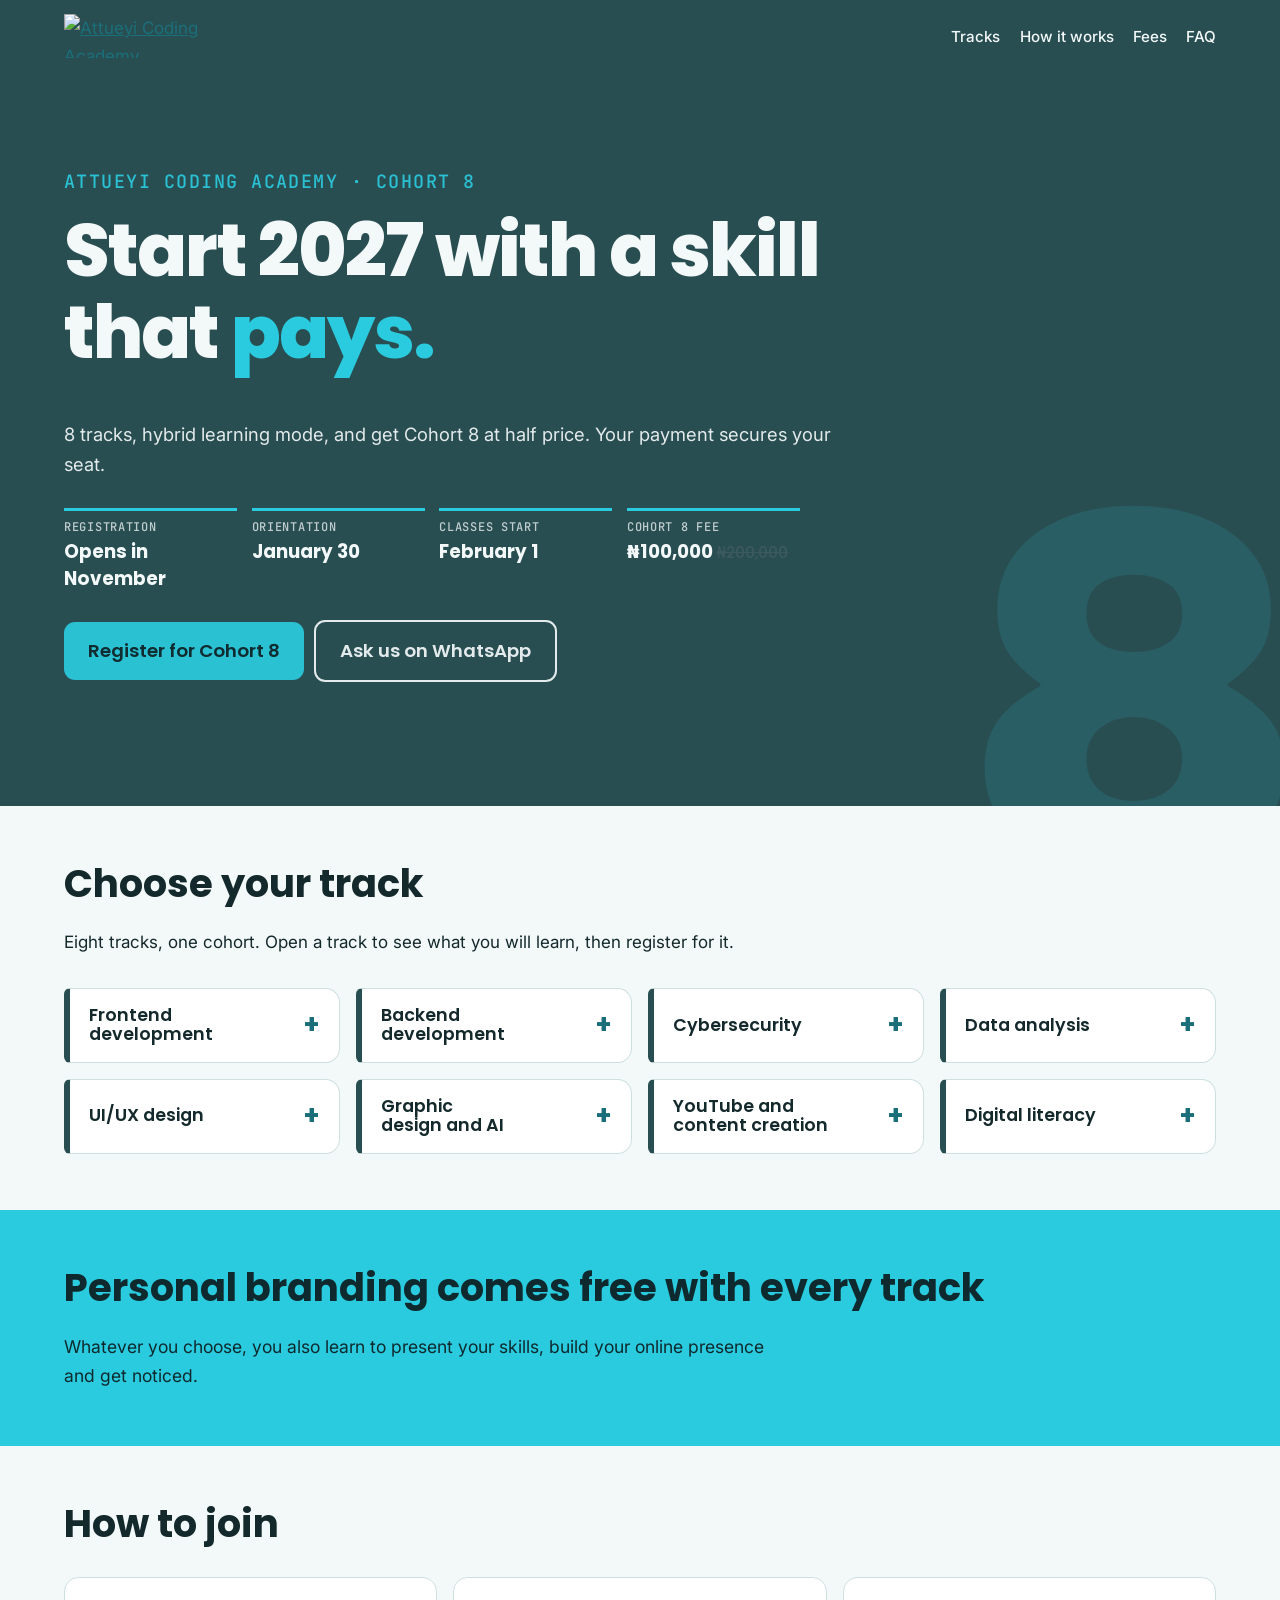
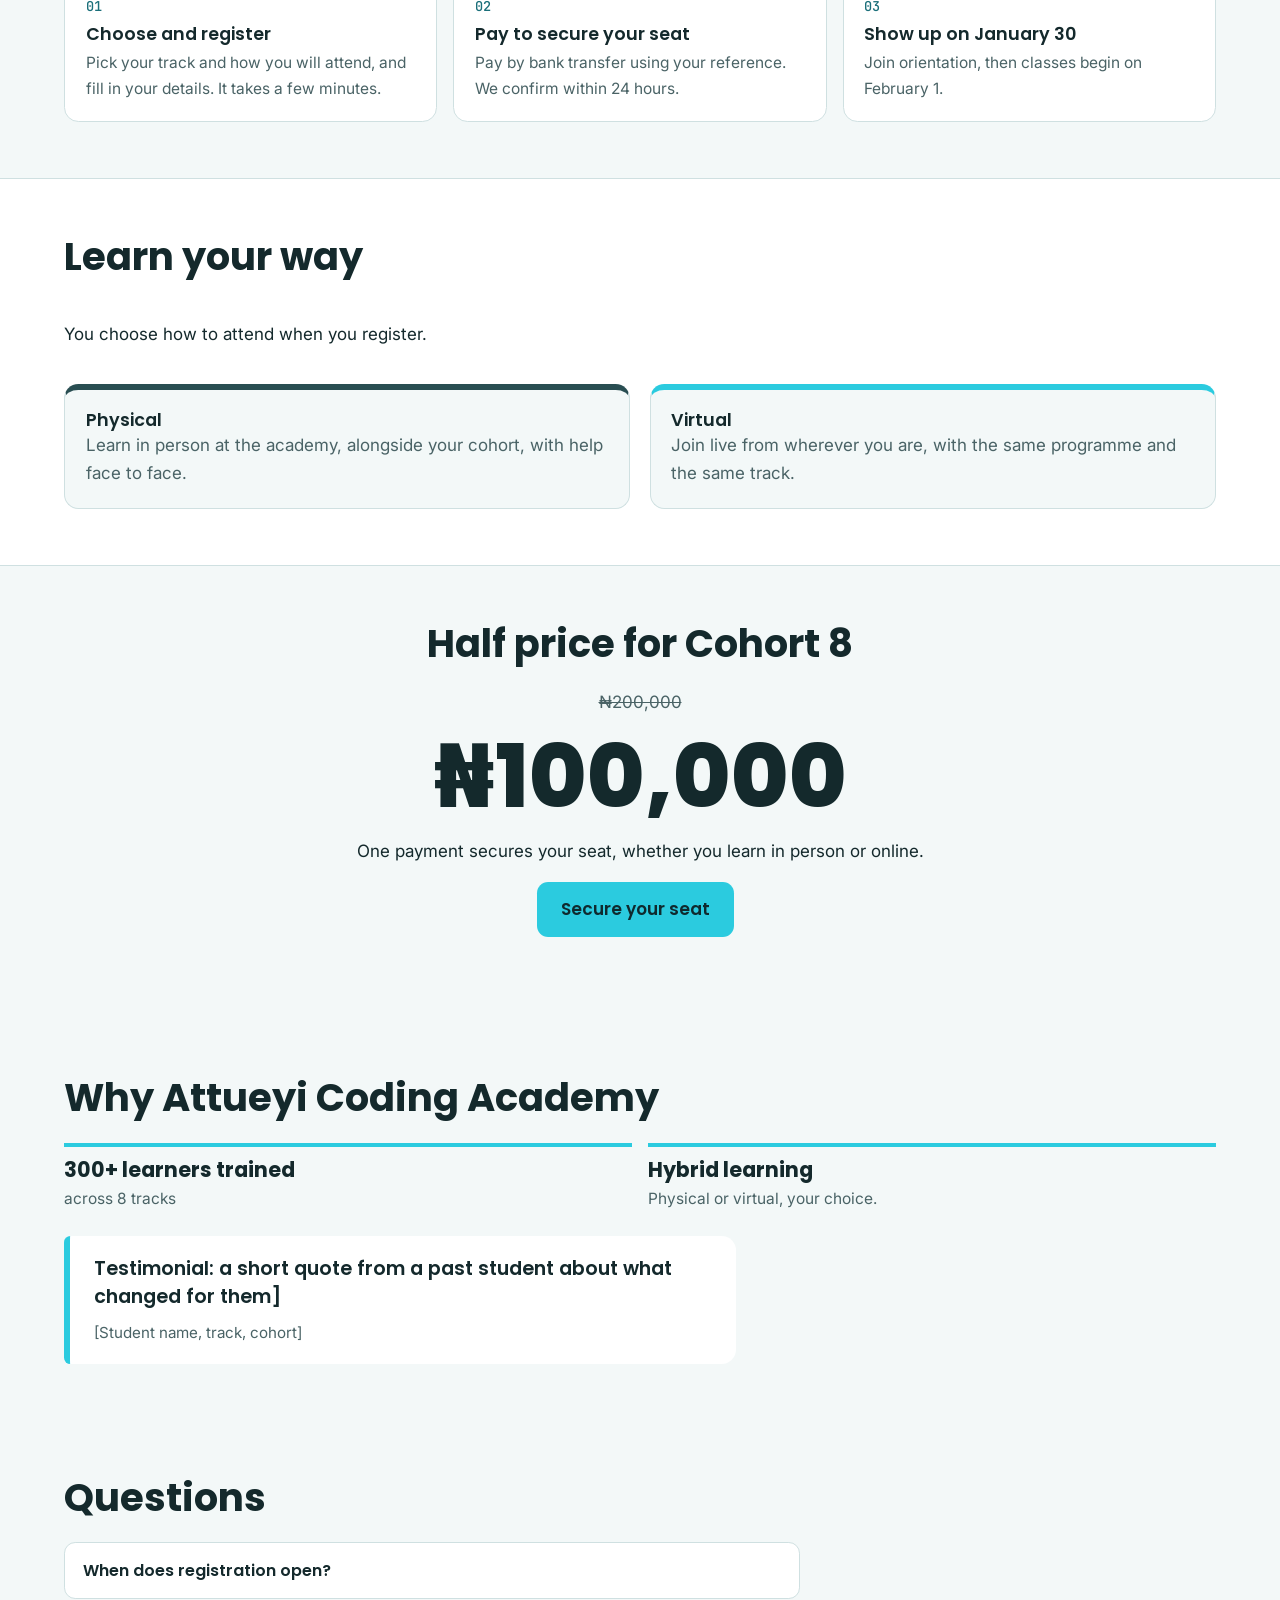
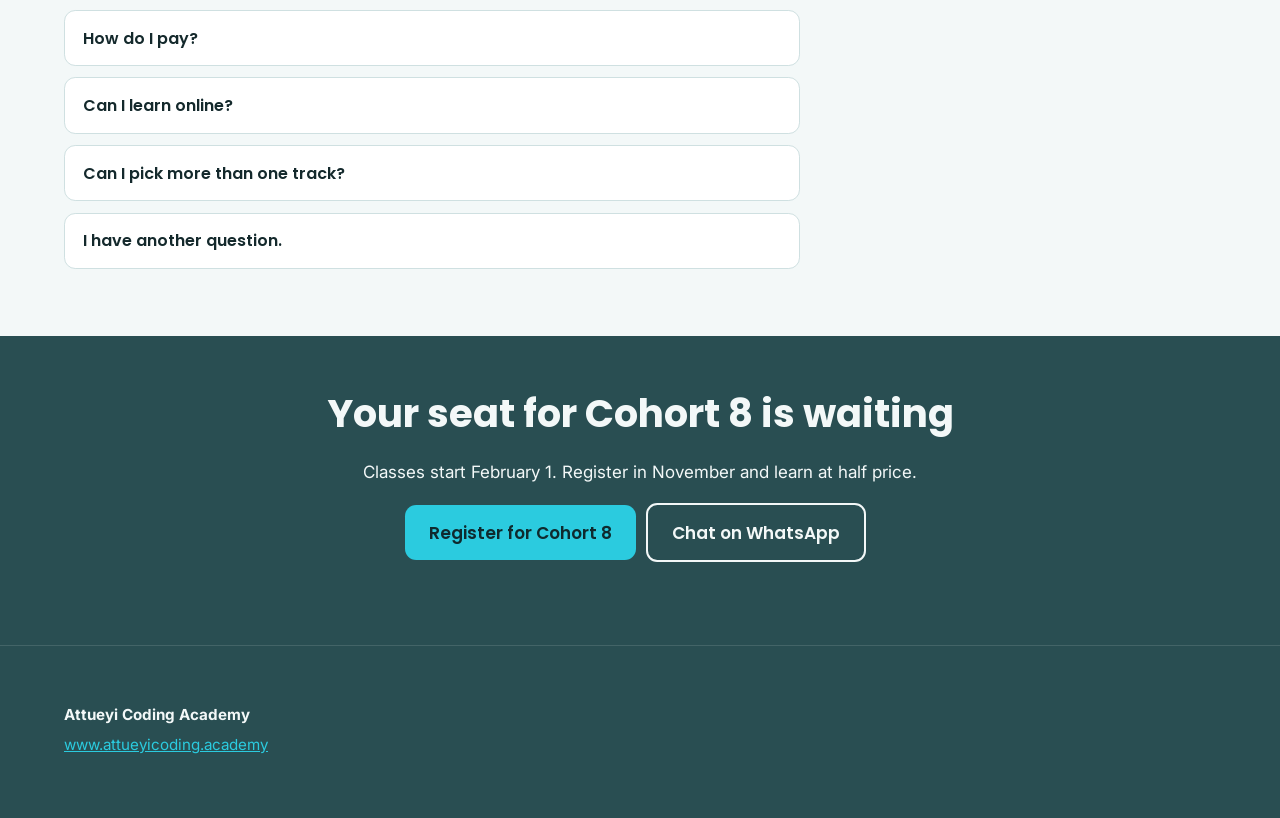
==== index.html @ 7e6fa59d "create landing page mockup" ====
<!DOCTYPE html>
<html lang="en">
<head>
<meta charset="utf-8">
<meta name="viewport" content="width=device-width, initial-scale=1, viewport-fit=cover">
<title>Cohort 8 | Attueyi Coding Academy</title>
<meta name="description" content="Start 2027 with a skill that pays. Cohort 8 at Attueyi Coding Academy starts February 1. Eight tracks, physical or virtual, ₦100,000 instead of ₦200,000.">
<meta property="og:title" content="Start 2027 with a skill that pays | Cohort 8">
<meta property="og:description" content="Eight tracks, physical or virtual. ₦100,000 instead of ₦200,000. Classes start February 1.">
<meta property="og:image" content="REPLACE-WITH-SHARE-IMAGE-URL">
<meta property="og:type" content="website">
<!-- AD PIXELS: paste your Meta Pixel / Google tag snippet here -->
<link rel="preconnect" href="https://fonts.googleapis.com">
<link rel="preconnect" href="https://fonts.gstatic.com" crossorigin>
<link href="https://fonts.googleapis.com/css2?family=Inter:wght@400;500;600&family=Poppins:wght@500;600;700;800&family=JetBrains+Mono:wght@500&family=Archivo+Black&display=swap" rel="stylesheet">
<style>
:root{
  --bg:#F3F8F8; --surface:#FFFFFF; --ink:#14292C; --muted:#4A6366; --line:#CFE0E1;
  --brand:#294E52; --cyan:#2BCBDF; --mist:#BBD0D2; --on-cyan:#0F2A2E;
  --hero:#294E52; --on-hero:#F3F8F8; --link:#1B6F7A;
  --head:"Poppins","Trebuchet MS",system-ui,sans-serif;
  --body:"Inter",system-ui,-apple-system,"Segoe UI",sans-serif;
  --mono:"JetBrains Mono",ui-monospace,Consolas,monospace;
  --display:"Archivo Black","Poppins",Impact,sans-serif;
  color-scheme:light; box-sizing:border-box;
  padding-top:env(safe-area-inset-top,0px); padding-bottom:env(safe-area-inset-bottom,0px);
}
@media (prefers-color-scheme:dark){
  :root:not([data-theme="light"]){--bg:#0C1A1C;--surface:#132628;--ink:#EAF4F4;--muted:#A5BDBF;--line:#274347;--hero:#132628;--link:#2BCBDF;color-scheme:dark}
}
:root[data-theme="dark"]{--bg:#0C1A1C;--surface:#132628;--ink:#EAF4F4;--muted:#A5BDBF;--line:#274347;--hero:#132628;--link:#2BCBDF;color-scheme:dark}
*,*::before,*::after{box-sizing:inherit}
html{scroll-padding-top:env(safe-area-inset-top,0px);scroll-behavior:smooth}
body{margin:0;background:var(--bg);color:var(--ink);font:400 1.0625rem/1.65 var(--body);overflow-x:hidden}
h1,h2,h3{font-family:var(--head);line-height:1.12;margin:0 0 .6em;text-wrap:balance}
h1{font-size:clamp(2.3rem,8vw,4.6rem);font-weight:800;letter-spacing:-.025em}
h2{font-size:clamp(1.6rem,4.5vw,2.4rem);font-weight:700}
h3{font-size:1.1rem;font-weight:600;margin:0}
p{margin:0 0 1em;max-width:64ch}
a{color:var(--link)}
:focus-visible{outline:3px solid var(--cyan);outline-offset:3px}
header,main>section,footer{padding:clamp(1.5rem,5vw,3.5rem) clamp(1rem,5vw,4rem)}
header{display:flex;flex-wrap:wrap;gap:1rem;align-items:center;justify-content:space-between;background:var(--brand);color:#F3F8F8;padding-block:.9rem}
header img{display:block;height:44px;width:auto;min-width:44px}
nav ul{display:flex;gap:1.2rem;list-style:none;margin:0;padding:0;align-items:center;flex-wrap:wrap}
nav a{color:inherit;text-decoration:none;font-weight:500;font-size:.95rem}
nav a:hover{text-decoration:underline}
a[data-register],a[data-whatsapp]{display:inline-block;padding:.85rem 1.5rem;border-radius:.7rem;font-family:var(--head);font-weight:600;text-decoration:none;min-height:48px;margin:0 .6rem .6rem 0}
a[data-register]{background:var(--cyan);color:var(--on-cyan)}
a[data-register]:hover{filter:brightness(1.06)}
a[data-whatsapp]{border:2px solid currentColor;color:inherit}
a[data-whatsapp]:hover{background:rgba(127,127,127,.15)}
small{color:var(--muted)}
/* hero */
main>section:first-child{position:relative;overflow:hidden;background:var(--hero);color:var(--on-hero);padding-block:clamp(2.5rem,9vw,6rem)}
main>section:first-child::after{content:"8";position:absolute;right:-.05em;bottom:-.28em;font:clamp(14rem,45vw,32rem)/1 var(--display);color:rgba(43,203,223,.13);pointer-events:none}
main>section:first-child>*{position:relative;z-index:1}
.kicker{font:500 .85rem var(--mono);letter-spacing:.08em;text-transform:uppercase;color:var(--cyan);margin-bottom:1rem}
main>section:first-child h1 em{font-style:normal;color:var(--cyan)}
main>section:first-child p{font-size:1.15rem;opacity:.92}
dl.facts{display:grid;grid-template-columns:repeat(auto-fit,minmax(9.5rem,1fr));gap:.9rem;margin:1.8rem 0;max-width:46rem}
.facts section{border-top:3px solid var(--cyan);padding-top:.5rem}
.facts dt{font:500 .75rem var(--mono);letter-spacing:.06em;text-transform:uppercase;opacity:.75}
.facts dd{margin:.15rem 0 0;font:700 1.15rem var(--head)}
.facts del{opacity:.6;font-weight:500;font-size:.95rem}
/* tracks */
ul.tracks{list-style:none;margin:2rem 0 0;padding:0;display:grid;gap:1rem;grid-template-columns:repeat(auto-fill,minmax(min(100%,17rem),1fr));align-items:start}
.tracks>li{background:var(--surface);border:1px solid var(--line);border-left:6px solid var(--brand);border-radius:.4rem .9rem .9rem .4rem;padding:.9rem 1.2rem}
.tracks summary{cursor:pointer;list-style:none;display:flex;justify-content:space-between;align-items:center;gap:1rem;min-height:44px}
.tracks summary::-webkit-details-marker{display:none}
.tracks summary::after{content:"+";font:700 1.6rem var(--head);color:var(--link)}
.tracks details[open] summary::after{content:"\2212"}
.tracks details[open] summary{margin-bottom:.6rem}
.tracks p{margin:0 0 .8rem;color:var(--muted);font-size:.97rem}
.tracks strong{color:var(--ink);font-size:.95rem}
.tracks li ul{list-style:disc;margin:0 0 1rem;padding-left:1.2rem;color:var(--muted);font-size:.97rem}
.tracks li li{background:none;border:0;padding:.1rem 0}
/* included band */
section[aria-labelledby="inc-h"]{background:var(--cyan);color:var(--on-cyan)}
section[aria-labelledby="inc-h"] p{margin:0;font-size:1.1rem}
/* how it works */
ol.steps{list-style:none;counter-reset:s;margin:2rem 0 0;padding:0;display:grid;gap:1rem;grid-template-columns:repeat(auto-fit,minmax(14rem,1fr))}
.steps li{counter-increment:s;background:var(--surface);border:1px solid var(--line);border-radius:.9rem;padding:1.2rem 1.3rem}
.steps li::before{content:"0" counter(s);display:block;font:500 .85rem var(--mono);color:var(--link);margin-bottom:.4rem}
.steps strong{display:block;font:600 1.1rem var(--head);margin-bottom:.2rem}
.steps p{margin:0;color:var(--muted);font-size:.97rem}
/* modes */
section[aria-labelledby="modes-h"]{display:grid;gap:1.2rem;background:var(--surface);border-block:1px solid var(--line)}
section[aria-labelledby="modes-h"] article{border:1px solid var(--line);border-top:6px solid var(--brand);border-radius:.9rem;padding:1.3rem;background:var(--bg)}
section[aria-labelledby="modes-h"] article+article{border-top-color:var(--cyan)}
section[aria-labelledby="modes-h"] article p{margin:0;color:var(--muted)}
@media(min-width:760px){section[aria-labelledby="modes-h"]{grid-template-columns:1fr 1fr}section[aria-labelledby="modes-h"]>h2,section[aria-labelledby="modes-h"]>p{grid-column:1/-1}}
/* fee */
section[aria-labelledby="fees-h"]{text-align:center}
section[aria-labelledby="fees-h"] p{margin-inline:auto}
del{color:var(--muted)}
.price{font:800 clamp(3.2rem,13vw,5.5rem)/1 var(--head);color:var(--ink);margin:.2rem auto 1rem}
/* proof */
ul.proof{list-style:none;margin:1.5rem 0;padding:0;display:grid;gap:1rem;grid-template-columns:repeat(auto-fit,minmax(min(100%,13rem),1fr))}
.proof li{border-top:4px solid var(--cyan);padding-top:.7rem}
.proof strong{display:block;font:700 1.3rem/1.2 var(--head);margin-bottom:.2rem}
.proof p{margin:0;color:var(--muted);font-size:.97rem}
figure{margin:1.5rem 0 0;padding:1.2rem 1.5rem;background:var(--surface);border-left:6px solid var(--cyan);border-radius:.4rem .9rem .9rem .4rem;max-width:42rem}
figure blockquote{margin:0;font:600 1.2rem/1.45 var(--head)}
figure blockquote p{margin:0}
figcaption{margin-top:.6rem;color:var(--muted);font-size:.95rem}
/* faq */
section[aria-labelledby="faq-h"] details{background:var(--surface);border:1px solid var(--line);border-radius:.7rem;padding:.2rem 1.1rem;margin-bottom:.7rem;max-width:46rem}
section[aria-labelledby="faq-h"] summary{cursor:pointer;font:600 1rem var(--head);min-height:48px;display:flex;align-items:center}
section[aria-labelledby="faq-h"] details p{color:var(--muted);margin:0 0 1rem}
/* final */
section[aria-labelledby="final-h"]{background:var(--brand);color:#F3F8F8;text-align:center}
section[aria-labelledby="final-h"] p{margin-inline:auto}
footer{background:var(--hero);color:var(--on-hero);font-size:.95rem;border-top:1px solid rgba(255,255,255,.12)}
footer p{margin:0 0 .3rem;max-width:none}
footer a{color:var(--cyan)}
nav[aria-label="Register"]{display:none}
@media(max-width:760px){
  body{padding-bottom:5rem}
  nav[aria-label="Register"]{display:flex;position:fixed;left:0;right:0;bottom:0;z-index:5;padding:.7rem 1rem calc(.7rem + env(safe-area-inset-bottom,0px));background:var(--brand);border-top:1px solid rgba(255,255,255,.15)}
  nav[aria-label="Register"] a{width:100%;text-align:center;margin:0}
}
@media(prefers-reduced-motion:reduce){html{scroll-behavior:auto}}
</style>
</head>
<body>

<header>
  <a href="#top" aria-label="Attueyi Coding Academy home">
    <!-- LOGO PLACEHOLDER: replace the src below with your logo file -->
    <img src='https://res.cloudinary.com/dydbhxd13/image/upload/v1772269122/cropped_acalogo_b705525993.png' alt="Attueyi Coding Academy" width="160" height="44">
  </a>
  <nav aria-label="Page sections">
    <ul>
      <li><a href="#tracks">Tracks</a></li>
      <li><a href="#how">How it works</a></li>
      <li><a href="#fees">Fees</a></li>
      <li><a href="#faq">FAQ</a></li>
    </ul>
  </nav>
</header>

<main id="top">
  <section aria-labelledby="hero-h">
    <p class="kicker">Attueyi Coding Academy · Cohort 8</p>
    <h1 id="hero-h">Start 2027 with a skill <br> that <em>pays.</em></h1>
    <p>8 tracks, hybrid learning mode, and get Cohort 8 at half price. Your payment secures your seat.</p>
    <dl class="facts">
      <section><dt>Registration</dt><dd>Opens in November</dd></section>
      <section><dt>Orientation</dt><dd><time datetime="2027-01-30">January 30</time></dd></section>
      <section><dt>Classes start</dt><dd><time datetime="2027-02-01">February 1</time></dd></section>
      <section><dt>Cohort 8 fee</dt><dd>₦100,000 <del>₦200,000</del></dd></section>
    </dl>
    <p><a href="#" data-register>Register for Cohort 8</a><a href="#" data-whatsapp>Ask us on WhatsApp</a></p>
  </section>

  <section id="tracks" aria-labelledby="tracks-h">
    <h2 id="tracks-h">Choose your track</h2>
    <p>Eight tracks, one cohort. Open a track to see what you will learn, then register for it.</p>
    <ul class="tracks">
      <li><details><summary><h3>Frontend development</h3></summary>
        <p>Build the websites and apps people see and use, from a blank page to a live site.</p>
        <p><strong>You will learn</strong></p>
        <ul><li>HTML and CSS for responsive layouts</li><li>JavaScript fundamentals</li><li>React for interactive apps</li><li>Publishing your work online</li></ul>
        <a href="#" data-register data-track="frontend">Join Frontend</a></details></li>
      <li><details><summary><h3>Backend development</h3></summary>
        <p>Build the servers, databases and APIs that power apps behind the scenes.</p>
        <p><strong>You will learn</strong></p>
        <ul><li>Server-side programming</li><li>Designing and building APIs</li><li>Databases and storing data safely</li><li>User login and deployment</li></ul>
        <a href="#" data-register data-track="backend">Join Backend</a></details></li>
      <li><details><summary><h3>Cybersecurity</h3></summary>
        <p>Learn how systems get attacked and how to defend them.</p>
        <p><strong>You will learn</strong></p>
        <ul><li>Security and networking fundamentals</li><li>Common attacks and how to stop them</li><li>Protecting accounts, data and websites</li><li>Ethical hacking basics</li></ul>
        <a href="#" data-register data-track="cybersecurity">Join Cybersecurity</a></details></li>
      <li><details><summary><h3>Data analysis</h3></summary>
        <p>Turn raw data into clear answers that help people make decisions.</p>
        <p><strong>You will learn</strong></p>
        <ul><li>Cleaning and organising data</li><li>Spreadsheets and SQL</li><li>Charts and dashboards</li><li>Presenting your findings</li></ul>
        <a href="#" data-register data-track="data-analysis">Join Data Analysis</a></details></li>
      <li><details><summary><h3>UI/UX design</h3></summary>
        <p>Design apps and websites that are easy and pleasant to use.</p>
        <p><strong>You will learn</strong></p>
        <ul><li>User research and user flows</li><li>Wireframes and visual design</li><li>Interactive prototypes</li><li>Testing designs with real users</li></ul>
        <a href="#" data-register data-track="ui-ux">Join UI/UX</a></details></li>
      <li><details><summary><h3>Graphic design and AI</h3></summary>
        <p>Create strong visuals, with AI tools as part of your workflow.</p>
        <p><strong>You will learn</strong></p>
        <ul><li>Layout, colour and typography</li><li>Designing posts, flyers and logos</li><li>Using AI tools to create and refine images</li><li>Preparing files for print and social media</li></ul>
        <a href="#" data-register data-track="graphic-design-ai">Join Graphic Design</a></details></li>
      <li><details><summary><h3>YouTube and content creation</h3></summary>
        <p>Plan, film and grow content that people want to watch.</p>
        <p><strong>You will learn</strong></p>
        <ul><li>Finding ideas and writing scripts</li><li>Filming and editing videos</li><li>Thumbnails and titles</li><li>Growing and managing a channel</li></ul>
        <a href="#" data-register data-track="content-creation">Join Content Creation</a></details></li>
      <li><details><summary><h3>Digital literacy</h3></summary>
        <p>Get confident with computers, the internet and the tools used every day at work.</p>
        <p><strong>You will learn</strong></p>
        <ul><li>Using computers and phones with confidence</li><li>Searching, browsing and staying safe online</li><li>Email, documents and spreadsheets</li><li>Productivity tools for work and study</li></ul>
        <a href="#" data-register data-track="digital-literacy">Join Digital Literacy</a></details></li>
    </ul>
  </section>

  <section aria-labelledby="inc-h">
    <h2 id="inc-h">Personal branding comes free with every track</h2>
    <p>Whatever you choose, you also learn to present your skills, build your online presence and get noticed.</p>
  </section>

  <section id="how" aria-labelledby="how-h">
    <h2 id="how-h">How to join</h2>
    <ol class="steps">
      <li><strong>Choose and register</strong><p>Pick your track and how you will attend, and fill in your details. It takes a few minutes.</p></li>
      <li><strong>Pay to secure your seat</strong><p>Pay by bank transfer using your reference. We confirm within 24 hours.</p></li>
      <li><strong>Show up on January 30</strong><p>Join orientation, then classes begin on <time datetime="2027-02-01">February 1</time>.</p></li>
    </ol>
  </section>

  <section id="modes" aria-labelledby="modes-h">
    <h2 id="modes-h">Learn your way</h2>
    <p>You choose how to attend when you register.</p>
    <article><h3>Physical</h3><p>Learn in person at the academy, alongside your cohort, with help face to face.</p></article>
    <article><h3>Virtual</h3><p>Join live from wherever you are, with the same programme and the same track.</p></article>
  </section>

  <section id="fees" aria-labelledby="fees-h">
    <h2 id="fees-h">Half price for Cohort 8</h2>
    <p><del>₦200,000</del></p>
    <p class="price"><data value="100000">₦100,000</data></p>
    <p>One payment secures your seat, whether you learn in person or online.</p>
    <p><a href="#" data-register>Secure your seat</a></p>
  </section>

  <section aria-labelledby="proof-h">
    <h2 id="proof-h">Why Attueyi Coding Academy</h2>
    <ul class="proof">
      <li><strong>300+ learners trained</strong><p>across 8 tracks</p></li>
      <li><strong>Hybrid learning</strong><p>Physical or virtual, your choice.</p></li>
    </ul>
    <figure>
      <blockquote><p>Testimonial: a short quote from a past student about what changed for them]</p></blockquote>
      <figcaption>[Student name, track, cohort]</figcaption>
    </figure>
  </section>

  <section id="faq" aria-labelledby="faq-h">
    <h2 id="faq-h">Questions</h2>
    <details><summary>When does registration open?</summary><p>Registration opens in November. Orientation is on January 30 and classes start on February 1.</p></details>
    <details><summary>How do I pay?</summary><p>After you register, you get our bank details and a payment reference. Transfer the fee using that reference, and we confirm your payment within 24 hours.</p></details>
    <details><summary>Can I learn online?</summary><p>Yes. Choose virtual when you register, and join live from anywhere.</p></details>
    <details><summary>Can I pick more than one track?</summary><p>You choose one track. Personal branding is included with it.</p></details>
    <details><summary>I have another question.</summary><p>Message us on <a href="#" data-whatsapp>WhatsApp</a> and we will help.</p></details>
  </section>

  <section aria-labelledby="final-h">
    <h2 id="final-h">Your seat for Cohort 8 is waiting</h2>
    <p>Classes start February 1. Register in November and learn at half price.</p>
    <p><a href="#" data-register>Register for Cohort 8</a><a href="#" data-whatsapp>Chat on WhatsApp</a></p>
  </section>
</main>

<footer>
  <p><strong>Attueyi Coding Academy</strong></p>
  <p><a href="https://www.attueyicoding.academy">www.attueyicoding.academy</a></p>
</footer>

<nav aria-label="Register">
  <a href="#" data-register>Register for Cohort 8, ₦100,000</a>
</nav>

<script>
/* ===== EDIT THESE ===== */
const REGISTER_URL = "https://www.attueyicoding.academy/"; // the registration modal opens via ?enroll=
const WHATSAPP_NUMBER = "234XXXXXXXXXX"; // country code + number, no + or spaces
const UTM = "utm_source=landing&utm_medium=web&utm_campaign=cohort-8";
/* ====================== */
try {
  const sep = REGISTER_URL.includes("?") ? "&" : "?";
  document.querySelectorAll("a[data-register]").forEach(a => {
    const p = new URLSearchParams(UTM);
    new URLSearchParams(location.search).forEach((v, k) => p.set(k, v));
    p.set("enroll", a.dataset.track || "1");
    a.href = REGISTER_URL + sep + p.toString();
  });
  const msg = encodeURIComponent("Hello, I'd like to know more about Cohort 8.");
  document.querySelectorAll("a[data-whatsapp]").forEach(a => {
    a.href = "https://wa.me/" + WHATSAPP_NUMBER + "?text=" + msg;
    a.target = "_blank"; a.rel = "noopener";
  });
} catch (e) {}
</script>
</body>
</html>
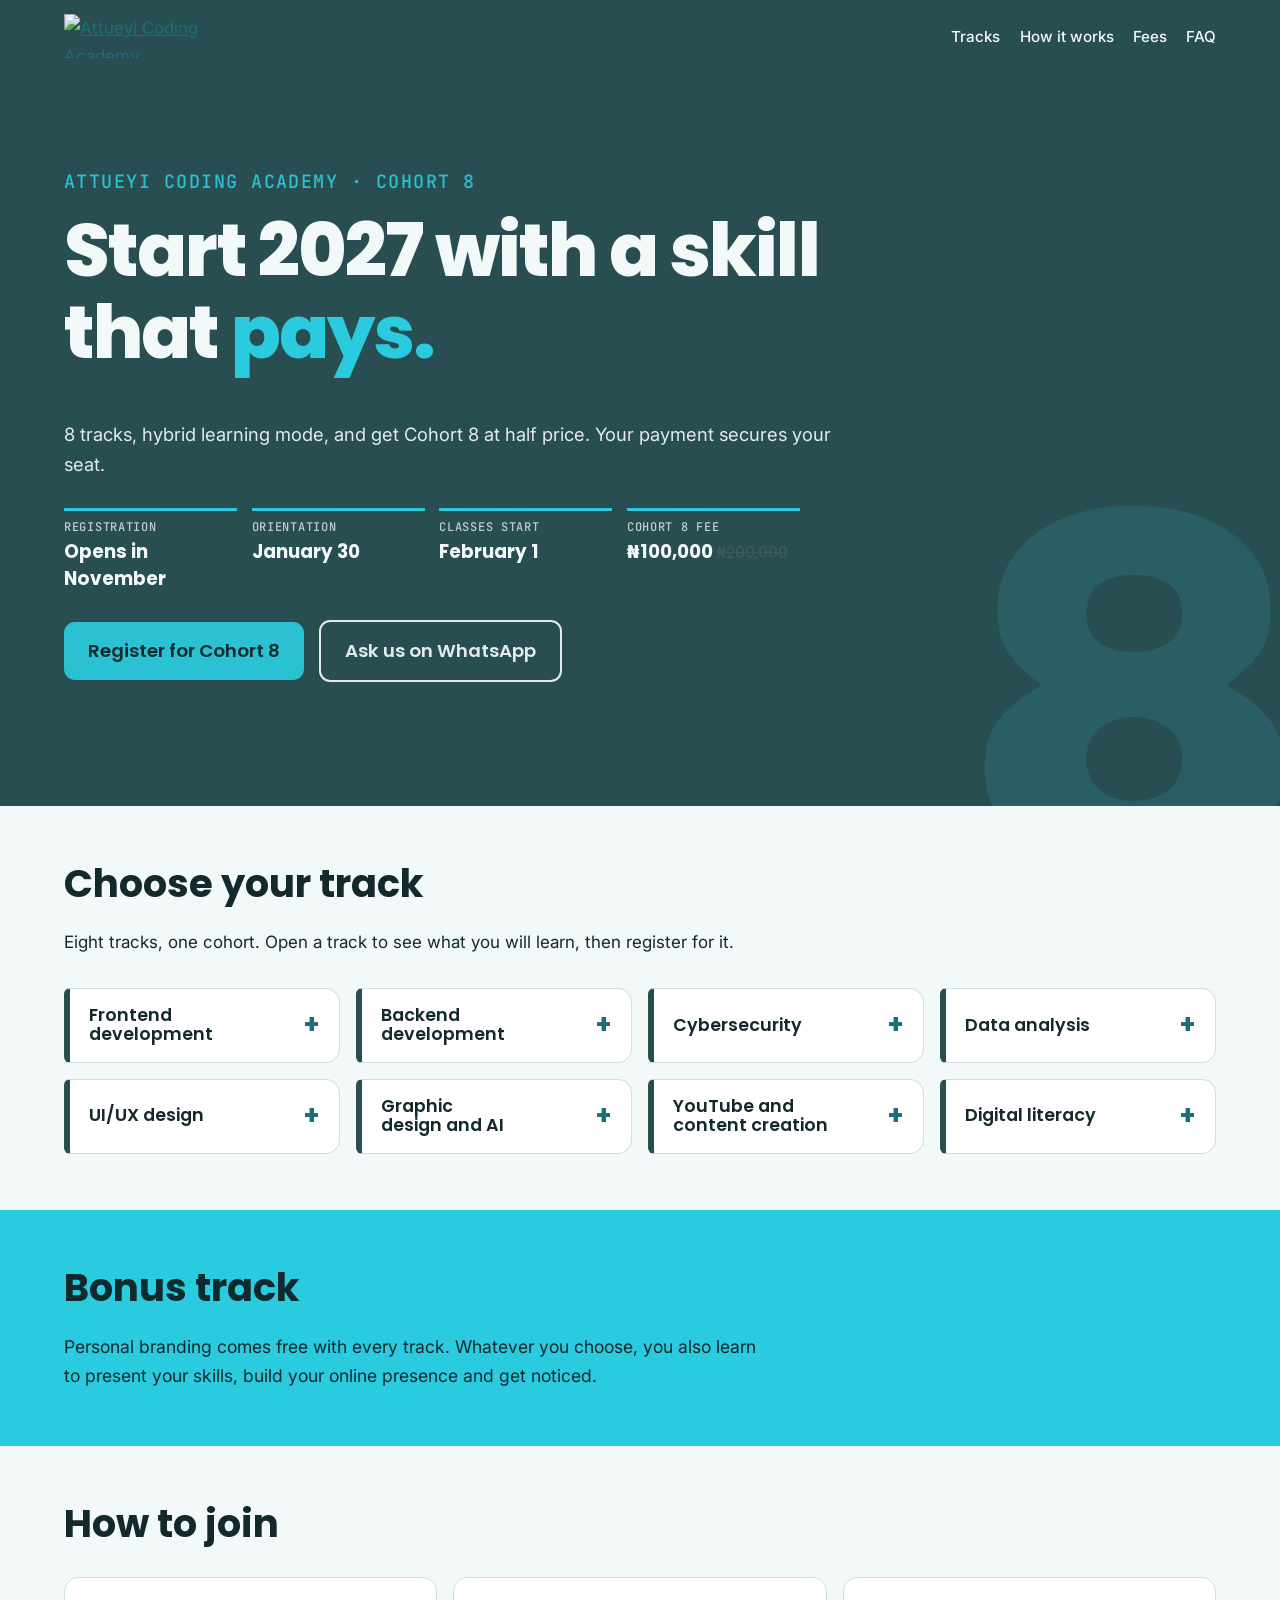
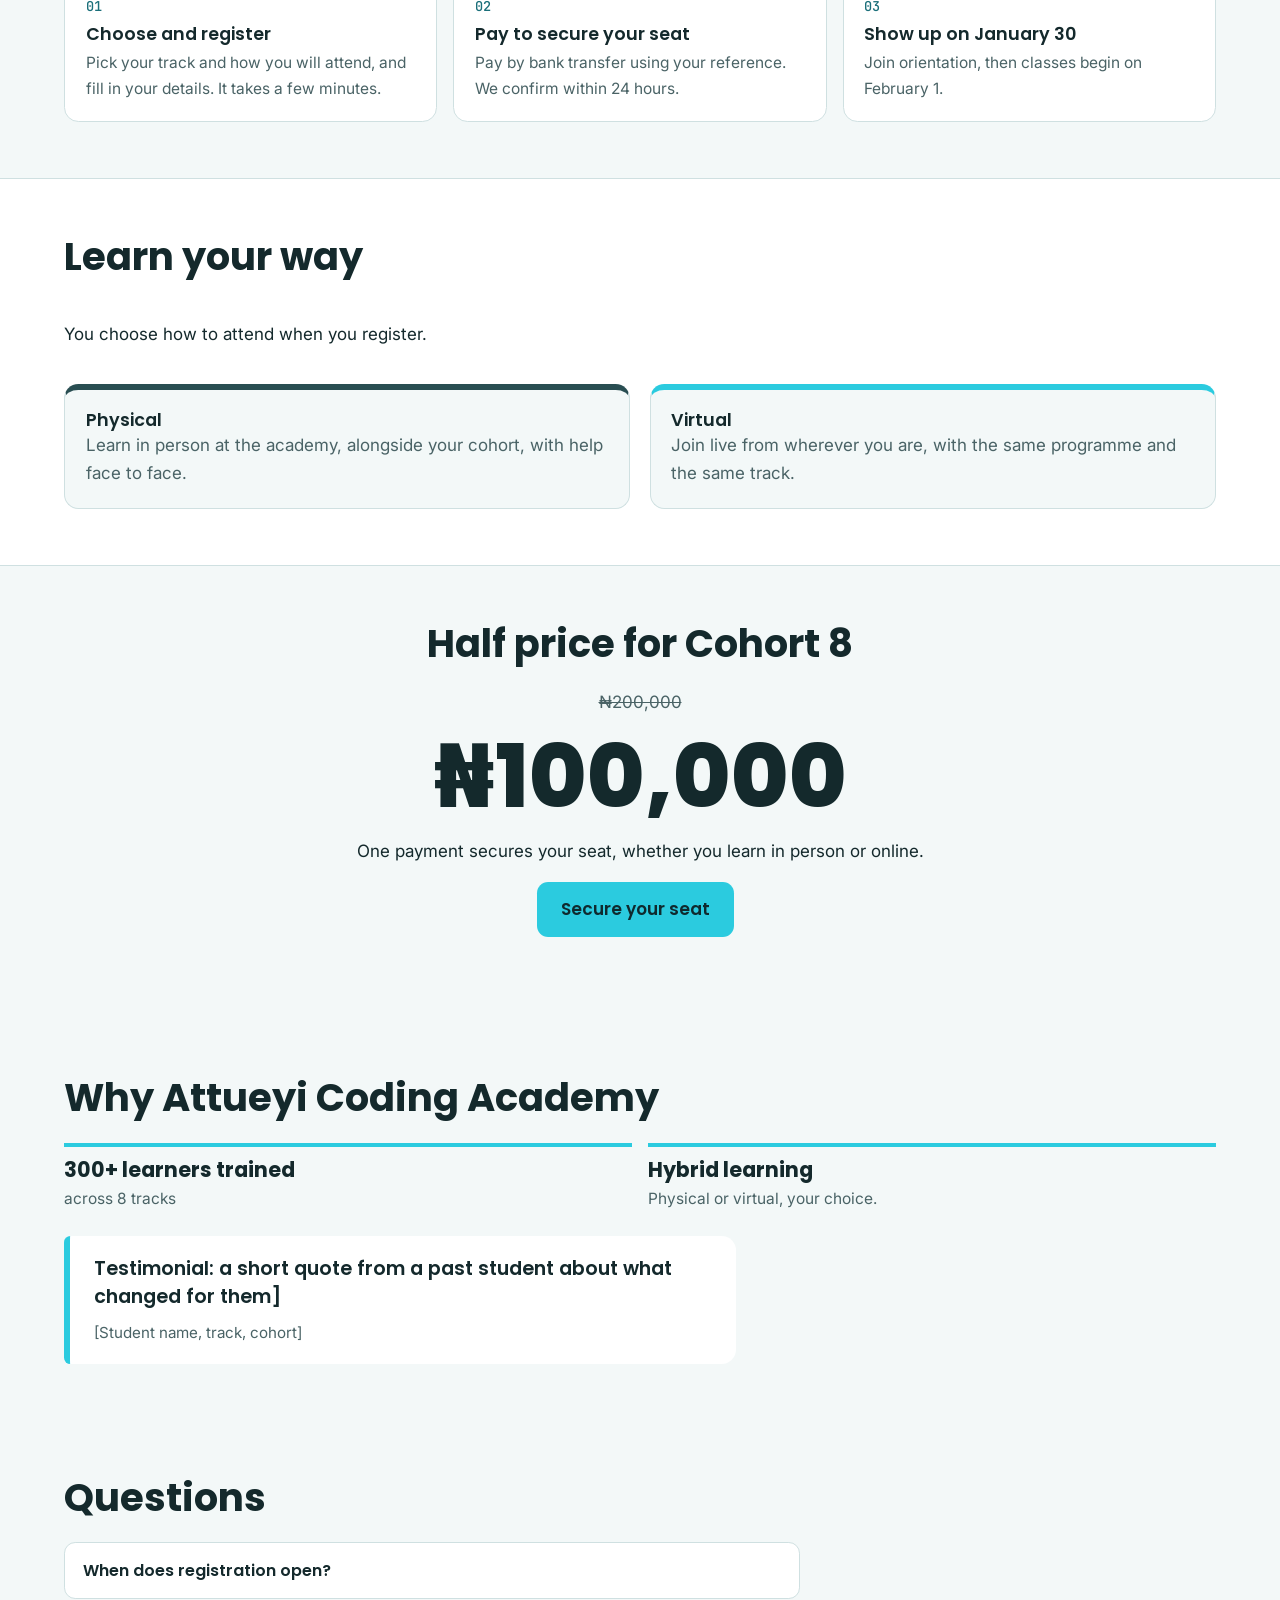
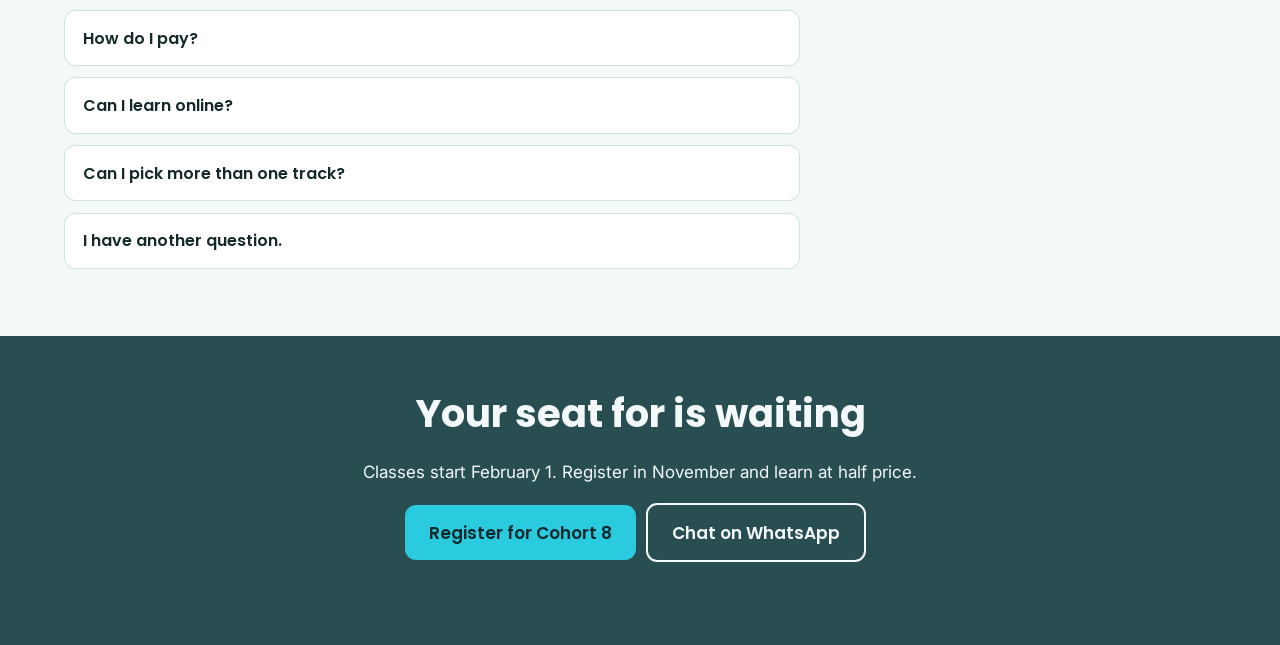
==== commit f571ef39: "create landing page mockup" ====
--- a/index.html
+++ b/index.html
@@ -151,7 +151,9 @@
       <section><dt>Classes start</dt><dd><time datetime="2027-02-01">February 1</time></dd></section>
       <section><dt>Cohort 8 fee</dt><dd>₦100,000 <del>₦200,000</del></dd></section>
     </dl>
-    <p><a href="#" data-register>Register for Cohort 8</a><a href="#" data-whatsapp>Ask us on WhatsApp</a></p>
+    <p>
+      <a href="#" target="_blank" data-register>Register for Cohort 8</a>
+      <a href="#" data-whatsapp>Ask us on WhatsApp</a></p>
   </section>
 
   <section id="tracks" aria-labelledby="tracks-h">
@@ -202,8 +204,8 @@
   </section>
 
   <section aria-labelledby="inc-h">
-    <h2 id="inc-h">Personal branding comes free with every track</h2>
-    <p>Whatever you choose, you also learn to present your skills, build your online presence and get noticed.</p>
+    <h2 id="inc-h">Bonus track</h2>
+    <p>Personal branding comes free with every track. Whatever you choose, you also learn to present your skills, build your online presence and get noticed.</p>
   </section>
 
   <section id="how" aria-labelledby="how-h">
@@ -227,7 +229,7 @@
     <p><del>₦200,000</del></p>
     <p class="price"><data value="100000">₦100,000</data></p>
     <p>One payment secures your seat, whether you learn in person or online.</p>
-    <p><a href="#" data-register>Secure your seat</a></p>
+    <p><a href="#" target="_blank" data-register>Secure your seat</a></p>
   </section>
 
   <section aria-labelledby="proof-h">
@@ -252,24 +254,19 @@
   </section>
 
   <section aria-labelledby="final-h">
-    <h2 id="final-h">Your seat for Cohort 8 is waiting</h2>
+    <h2 id="final-h">Your seat for is waiting</h2>
     <p>Classes start February 1. Register in November and learn at half price.</p>
-    <p><a href="#" data-register>Register for Cohort 8</a><a href="#" data-whatsapp>Chat on WhatsApp</a></p>
+    <p><a href="#" target="_blank" data-register>Register for Cohort 8</a><a href="#" data-whatsapp>Chat on WhatsApp</a></p>
   </section>
 </main>
 
-<footer>
-  <p><strong>Attueyi Coding Academy</strong></p>
-  <p><a href="https://www.attueyicoding.academy">www.attueyicoding.academy</a></p>
-</footer>
-
 <nav aria-label="Register">
-  <a href="#" data-register>Register for Cohort 8, ₦100,000</a>
+  <a href="#" target="_blank" data-register>Secure your seat</a>
 </nav>
 
 <script>
 /* ===== EDIT THESE ===== */
-const REGISTER_URL = "https://www.attueyicoding.academy/"; // the registration modal opens via ?enroll=
+const REGISTER_URL = "https://attueyicoding.academy/register"; // the registration modal opens via ?enroll=
 const WHATSAPP_NUMBER = "234XXXXXXXXXX"; // country code + number, no + or spaces
 const UTM = "utm_source=landing&utm_medium=web&utm_campaign=cohort-8";
 /* ====================== */
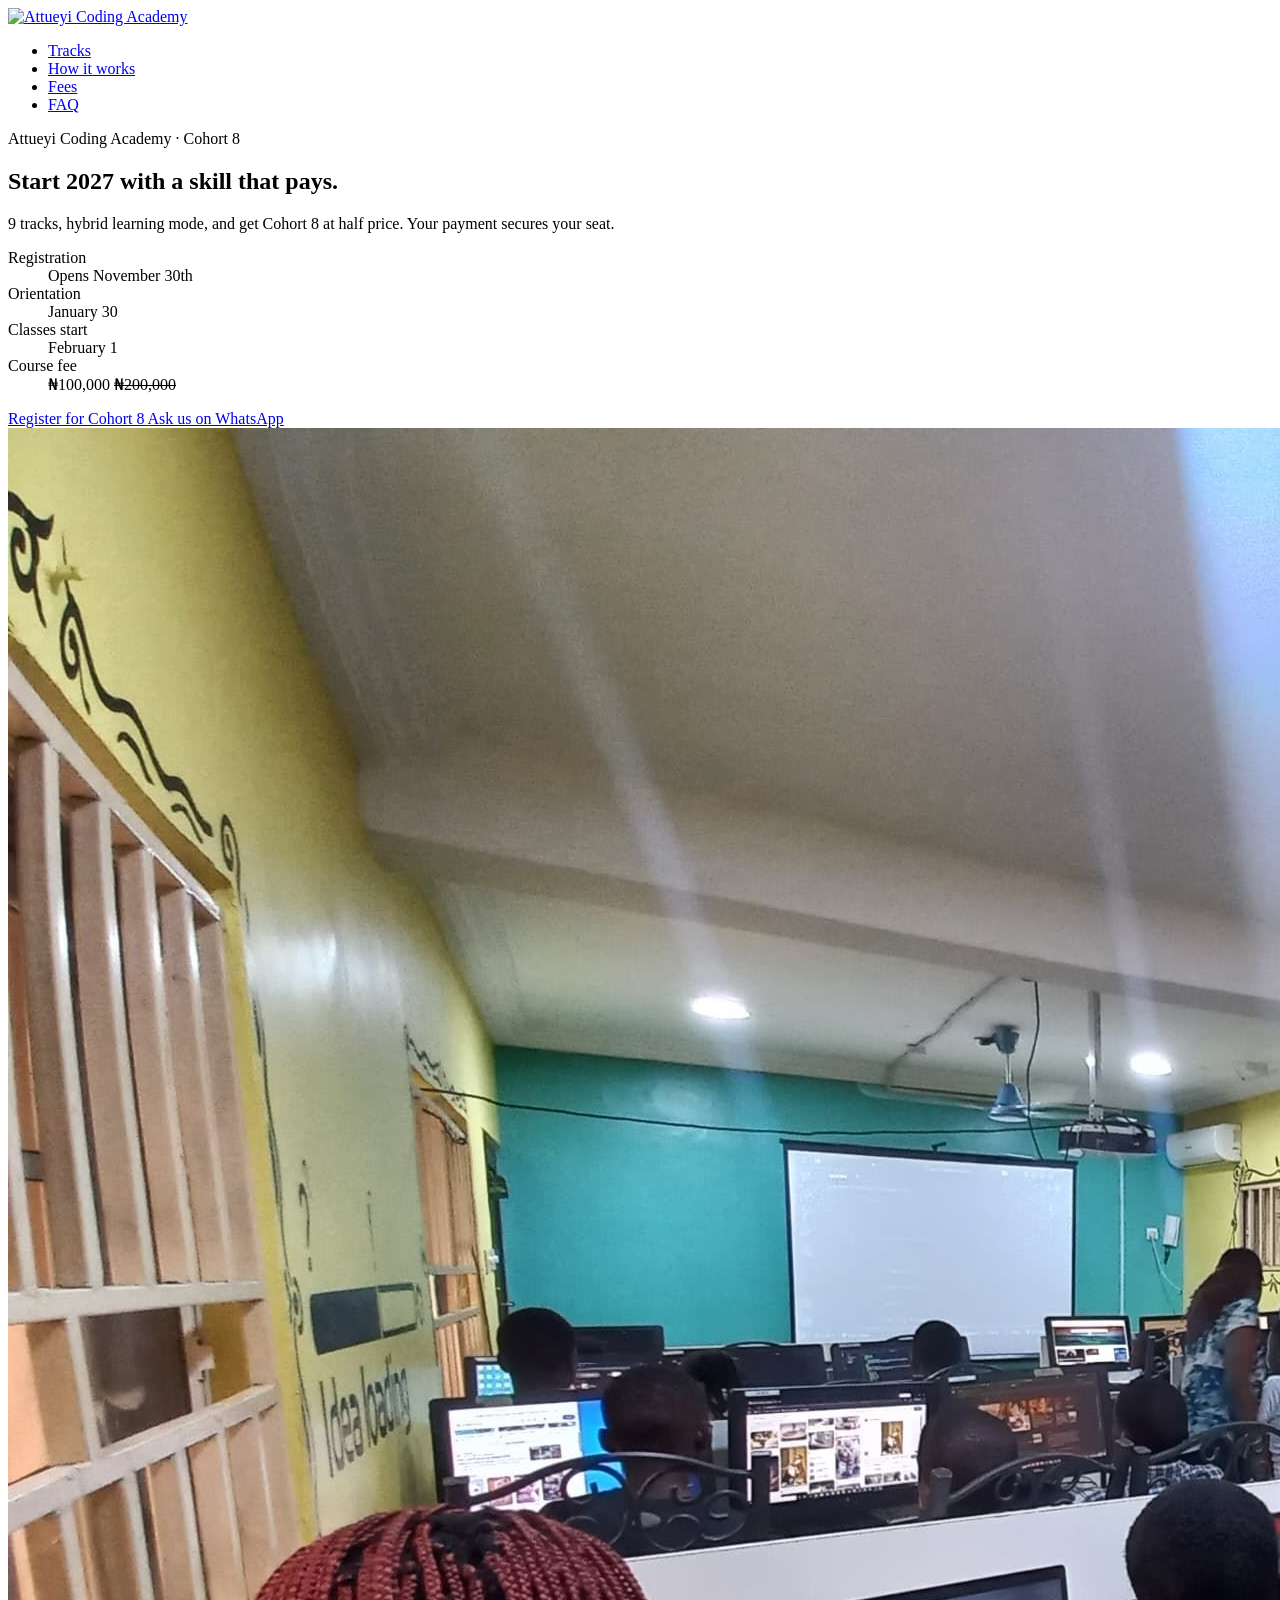
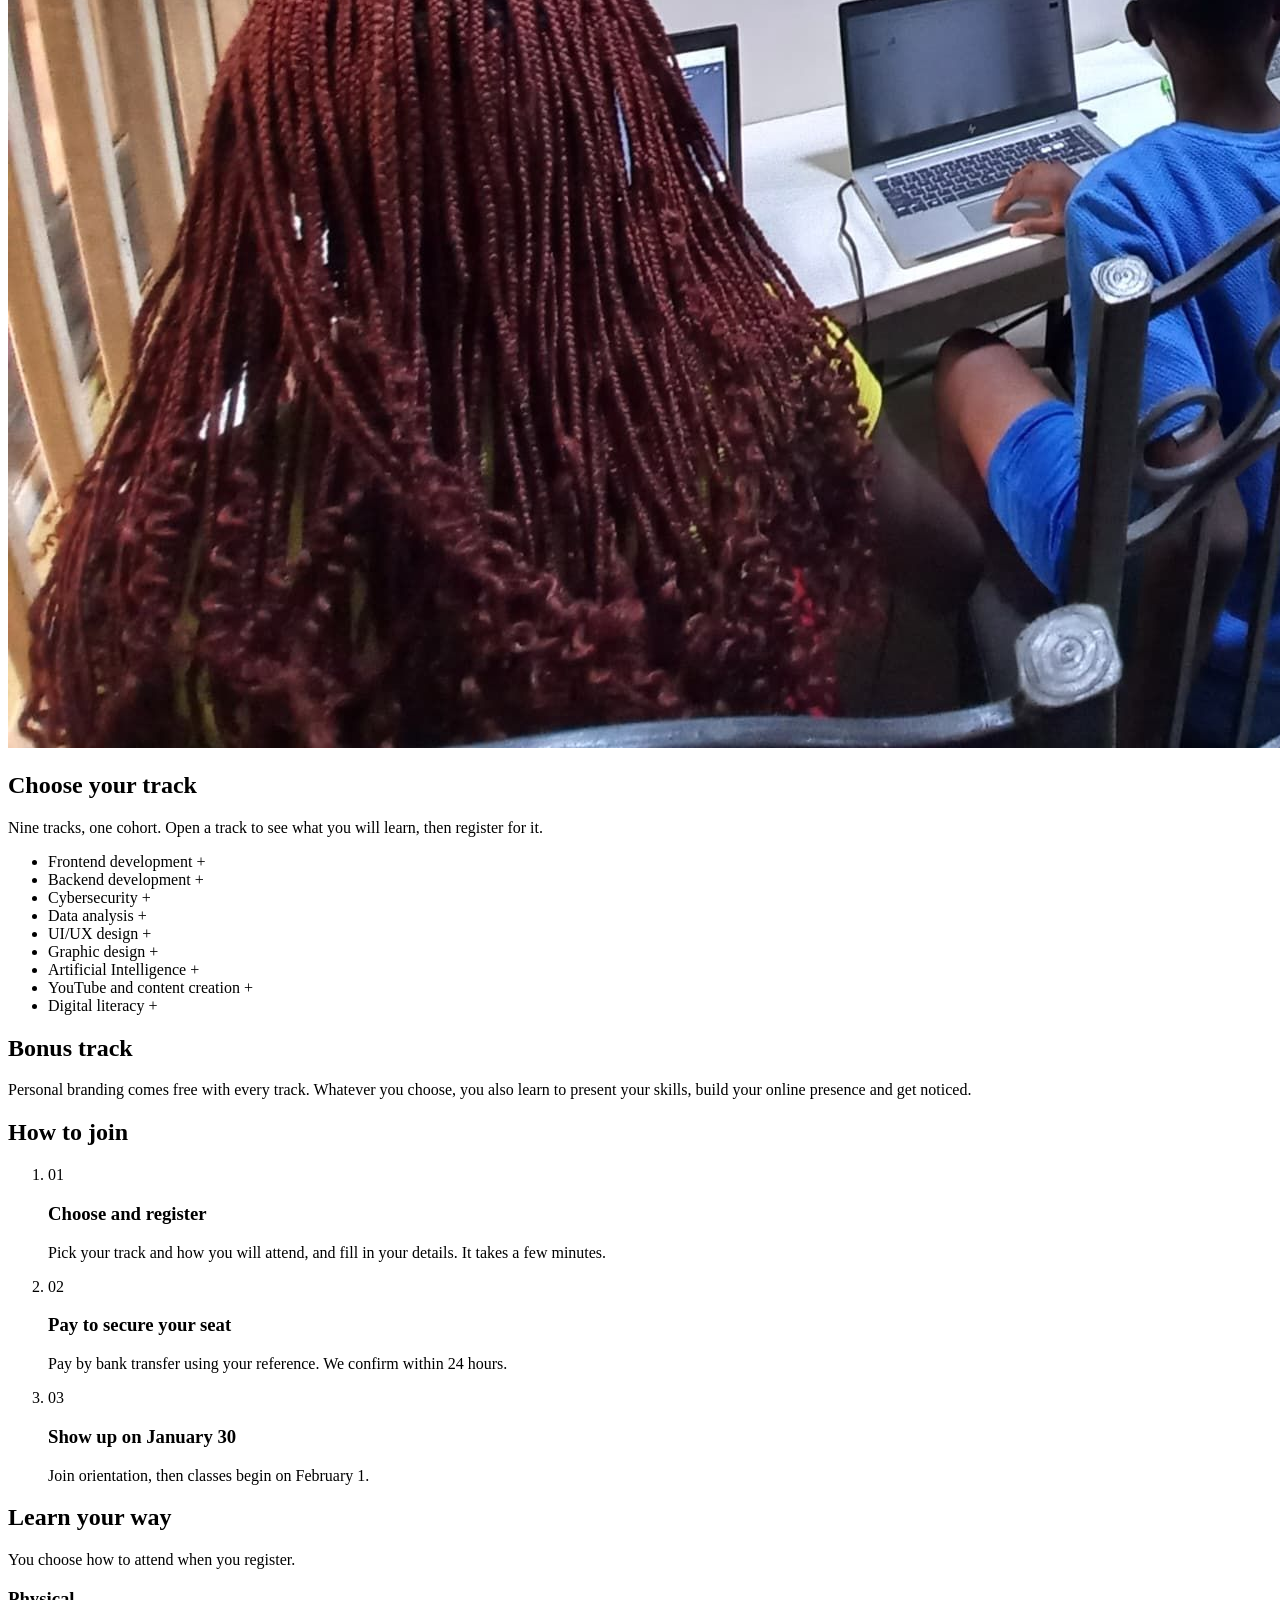
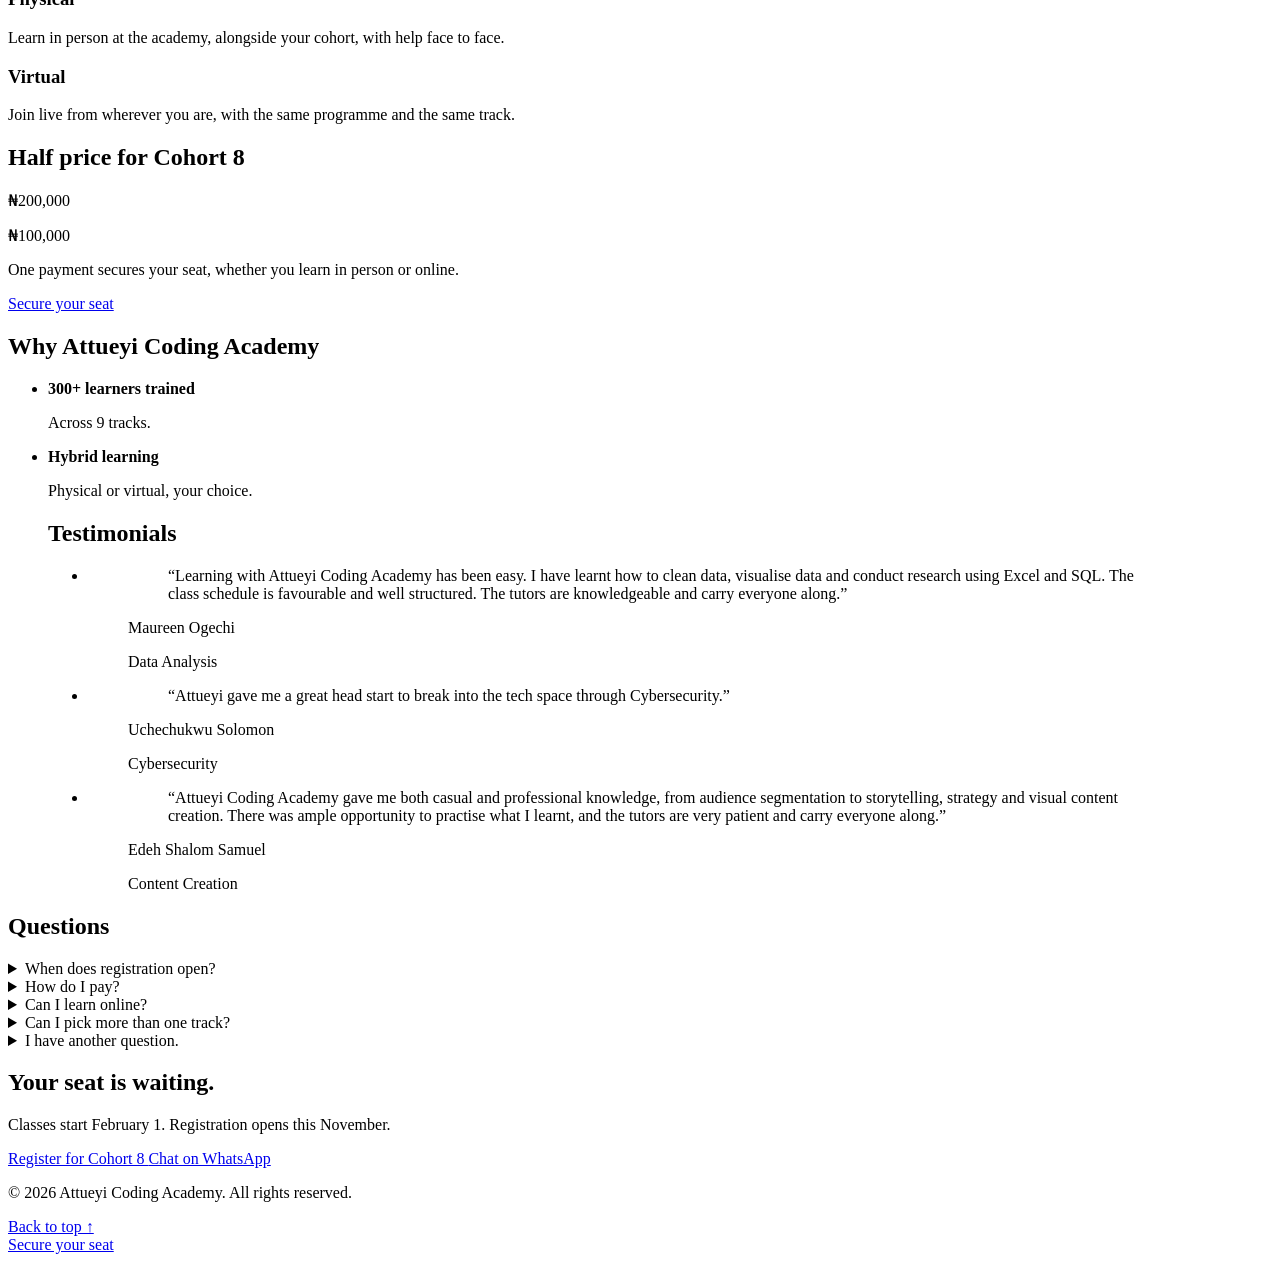
==== commit 4d66e817: "edit page content" ====
--- a/index.html
+++ b/index.html
@@ -1,289 +1,860 @@
 <!DOCTYPE html>
 <html lang="en">
+
 <head>
-<meta charset="utf-8">
-<meta name="viewport" content="width=device-width, initial-scale=1, viewport-fit=cover">
-<title>Cohort 8 | Attueyi Coding Academy</title>
-<meta name="description" content="Start 2027 with a skill that pays. Cohort 8 at Attueyi Coding Academy starts February 1. Eight tracks, physical or virtual, ₦100,000 instead of ₦200,000.">
-<meta property="og:title" content="Start 2027 with a skill that pays | Cohort 8">
-<meta property="og:description" content="Eight tracks, physical or virtual. ₦100,000 instead of ₦200,000. Classes start February 1.">
-<meta property="og:image" content="REPLACE-WITH-SHARE-IMAGE-URL">
-<meta property="og:type" content="website">
-<!-- AD PIXELS: paste your Meta Pixel / Google tag snippet here -->
-<link rel="preconnect" href="https://fonts.googleapis.com">
-<link rel="preconnect" href="https://fonts.gstatic.com" crossorigin>
-<link href="https://fonts.googleapis.com/css2?family=Inter:wght@400;500;600&family=Poppins:wght@500;600;700;800&family=JetBrains+Mono:wght@500&family=Archivo+Black&display=swap" rel="stylesheet">
-<style>
-:root{
-  --bg:#F3F8F8; --surface:#FFFFFF; --ink:#14292C; --muted:#4A6366; --line:#CFE0E1;
-  --brand:#294E52; --cyan:#2BCBDF; --mist:#BBD0D2; --on-cyan:#0F2A2E;
-  --hero:#294E52; --on-hero:#F3F8F8; --link:#1B6F7A;
-  --head:"Poppins","Trebuchet MS",system-ui,sans-serif;
-  --body:"Inter",system-ui,-apple-system,"Segoe UI",sans-serif;
-  --mono:"JetBrains Mono",ui-monospace,Consolas,monospace;
-  --display:"Archivo Black","Poppins",Impact,sans-serif;
-  color-scheme:light; box-sizing:border-box;
-  padding-top:env(safe-area-inset-top,0px); padding-bottom:env(safe-area-inset-bottom,0px);
-}
-@media (prefers-color-scheme:dark){
-  :root:not([data-theme="light"]){--bg:#0C1A1C;--surface:#132628;--ink:#EAF4F4;--muted:#A5BDBF;--line:#274347;--hero:#132628;--link:#2BCBDF;color-scheme:dark}
-}
-:root[data-theme="dark"]{--bg:#0C1A1C;--surface:#132628;--ink:#EAF4F4;--muted:#A5BDBF;--line:#274347;--hero:#132628;--link:#2BCBDF;color-scheme:dark}
-*,*::before,*::after{box-sizing:inherit}
-html{scroll-padding-top:env(safe-area-inset-top,0px);scroll-behavior:smooth}
-body{margin:0;background:var(--bg);color:var(--ink);font:400 1.0625rem/1.65 var(--body);overflow-x:hidden}
-h1,h2,h3{font-family:var(--head);line-height:1.12;margin:0 0 .6em;text-wrap:balance}
-h1{font-size:clamp(2.3rem,8vw,4.6rem);font-weight:800;letter-spacing:-.025em}
-h2{font-size:clamp(1.6rem,4.5vw,2.4rem);font-weight:700}
-h3{font-size:1.1rem;font-weight:600;margin:0}
-p{margin:0 0 1em;max-width:64ch}
-a{color:var(--link)}
-:focus-visible{outline:3px solid var(--cyan);outline-offset:3px}
-header,main>section,footer{padding:clamp(1.5rem,5vw,3.5rem) clamp(1rem,5vw,4rem)}
-header{display:flex;flex-wrap:wrap;gap:1rem;align-items:center;justify-content:space-between;background:var(--brand);color:#F3F8F8;padding-block:.9rem}
-header img{display:block;height:44px;width:auto;min-width:44px}
-nav ul{display:flex;gap:1.2rem;list-style:none;margin:0;padding:0;align-items:center;flex-wrap:wrap}
-nav a{color:inherit;text-decoration:none;font-weight:500;font-size:.95rem}
-nav a:hover{text-decoration:underline}
-a[data-register],a[data-whatsapp]{display:inline-block;padding:.85rem 1.5rem;border-radius:.7rem;font-family:var(--head);font-weight:600;text-decoration:none;min-height:48px;margin:0 .6rem .6rem 0}
-a[data-register]{background:var(--cyan);color:var(--on-cyan)}
-a[data-register]:hover{filter:brightness(1.06)}
-a[data-whatsapp]{border:2px solid currentColor;color:inherit}
-a[data-whatsapp]:hover{background:rgba(127,127,127,.15)}
-small{color:var(--muted)}
-/* hero */
-main>section:first-child{position:relative;overflow:hidden;background:var(--hero);color:var(--on-hero);padding-block:clamp(2.5rem,9vw,6rem)}
-main>section:first-child::after{content:"8";position:absolute;right:-.05em;bottom:-.28em;font:clamp(14rem,45vw,32rem)/1 var(--display);color:rgba(43,203,223,.13);pointer-events:none}
-main>section:first-child>*{position:relative;z-index:1}
-.kicker{font:500 .85rem var(--mono);letter-spacing:.08em;text-transform:uppercase;color:var(--cyan);margin-bottom:1rem}
-main>section:first-child h1 em{font-style:normal;color:var(--cyan)}
-main>section:first-child p{font-size:1.15rem;opacity:.92}
-dl.facts{display:grid;grid-template-columns:repeat(auto-fit,minmax(9.5rem,1fr));gap:.9rem;margin:1.8rem 0;max-width:46rem}
-.facts section{border-top:3px solid var(--cyan);padding-top:.5rem}
-.facts dt{font:500 .75rem var(--mono);letter-spacing:.06em;text-transform:uppercase;opacity:.75}
-.facts dd{margin:.15rem 0 0;font:700 1.15rem var(--head)}
-.facts del{opacity:.6;font-weight:500;font-size:.95rem}
-/* tracks */
-ul.tracks{list-style:none;margin:2rem 0 0;padding:0;display:grid;gap:1rem;grid-template-columns:repeat(auto-fill,minmax(min(100%,17rem),1fr));align-items:start}
-.tracks>li{background:var(--surface);border:1px solid var(--line);border-left:6px solid var(--brand);border-radius:.4rem .9rem .9rem .4rem;padding:.9rem 1.2rem}
-.tracks summary{cursor:pointer;list-style:none;display:flex;justify-content:space-between;align-items:center;gap:1rem;min-height:44px}
-.tracks summary::-webkit-details-marker{display:none}
-.tracks summary::after{content:"+";font:700 1.6rem var(--head);color:var(--link)}
-.tracks details[open] summary::after{content:"\2212"}
-.tracks details[open] summary{margin-bottom:.6rem}
-.tracks p{margin:0 0 .8rem;color:var(--muted);font-size:.97rem}
-.tracks strong{color:var(--ink);font-size:.95rem}
-.tracks li ul{list-style:disc;margin:0 0 1rem;padding-left:1.2rem;color:var(--muted);font-size:.97rem}
-.tracks li li{background:none;border:0;padding:.1rem 0}
-/* included band */
-section[aria-labelledby="inc-h"]{background:var(--cyan);color:var(--on-cyan)}
-section[aria-labelledby="inc-h"] p{margin:0;font-size:1.1rem}
-/* how it works */
-ol.steps{list-style:none;counter-reset:s;margin:2rem 0 0;padding:0;display:grid;gap:1rem;grid-template-columns:repeat(auto-fit,minmax(14rem,1fr))}
-.steps li{counter-increment:s;background:var(--surface);border:1px solid var(--line);border-radius:.9rem;padding:1.2rem 1.3rem}
-.steps li::before{content:"0" counter(s);display:block;font:500 .85rem var(--mono);color:var(--link);margin-bottom:.4rem}
-.steps strong{display:block;font:600 1.1rem var(--head);margin-bottom:.2rem}
-.steps p{margin:0;color:var(--muted);font-size:.97rem}
-/* modes */
-section[aria-labelledby="modes-h"]{display:grid;gap:1.2rem;background:var(--surface);border-block:1px solid var(--line)}
-section[aria-labelledby="modes-h"] article{border:1px solid var(--line);border-top:6px solid var(--brand);border-radius:.9rem;padding:1.3rem;background:var(--bg)}
-section[aria-labelledby="modes-h"] article+article{border-top-color:var(--cyan)}
-section[aria-labelledby="modes-h"] article p{margin:0;color:var(--muted)}
-@media(min-width:760px){section[aria-labelledby="modes-h"]{grid-template-columns:1fr 1fr}section[aria-labelledby="modes-h"]>h2,section[aria-labelledby="modes-h"]>p{grid-column:1/-1}}
-/* fee */
-section[aria-labelledby="fees-h"]{text-align:center}
-section[aria-labelledby="fees-h"] p{margin-inline:auto}
-del{color:var(--muted)}
-.price{font:800 clamp(3.2rem,13vw,5.5rem)/1 var(--head);color:var(--ink);margin:.2rem auto 1rem}
-/* proof */
-ul.proof{list-style:none;margin:1.5rem 0;padding:0;display:grid;gap:1rem;grid-template-columns:repeat(auto-fit,minmax(min(100%,13rem),1fr))}
-.proof li{border-top:4px solid var(--cyan);padding-top:.7rem}
-.proof strong{display:block;font:700 1.3rem/1.2 var(--head);margin-bottom:.2rem}
-.proof p{margin:0;color:var(--muted);font-size:.97rem}
-figure{margin:1.5rem 0 0;padding:1.2rem 1.5rem;background:var(--surface);border-left:6px solid var(--cyan);border-radius:.4rem .9rem .9rem .4rem;max-width:42rem}
-figure blockquote{margin:0;font:600 1.2rem/1.45 var(--head)}
-figure blockquote p{margin:0}
-figcaption{margin-top:.6rem;color:var(--muted);font-size:.95rem}
-/* faq */
-section[aria-labelledby="faq-h"] details{background:var(--surface);border:1px solid var(--line);border-radius:.7rem;padding:.2rem 1.1rem;margin-bottom:.7rem;max-width:46rem}
-section[aria-labelledby="faq-h"] summary{cursor:pointer;font:600 1rem var(--head);min-height:48px;display:flex;align-items:center}
-section[aria-labelledby="faq-h"] details p{color:var(--muted);margin:0 0 1rem}
-/* final */
-section[aria-labelledby="final-h"]{background:var(--brand);color:#F3F8F8;text-align:center}
-section[aria-labelledby="final-h"] p{margin-inline:auto}
-footer{background:var(--hero);color:var(--on-hero);font-size:.95rem;border-top:1px solid rgba(255,255,255,.12)}
-footer p{margin:0 0 .3rem;max-width:none}
-footer a{color:var(--cyan)}
-nav[aria-label="Register"]{display:none}
-@media(max-width:760px){
-  body{padding-bottom:5rem}
-  nav[aria-label="Register"]{display:flex;position:fixed;left:0;right:0;bottom:0;z-index:5;padding:.7rem 1rem calc(.7rem + env(safe-area-inset-bottom,0px));background:var(--brand);border-top:1px solid rgba(255,255,255,.15)}
-  nav[aria-label="Register"] a{width:100%;text-align:center;margin:0}
-}
-@media(prefers-reduced-motion:reduce){html{scroll-behavior:auto}}
-</style>
+  <meta charset="UTF-8">
+  <meta name="viewport" content="width=device-width, initial-scale=1.0">
+
+  <title>Cohort 8 | Attueyi Coding Academy</title>
+  <meta name="description"
+    content="Start 2027 with a skill that pays. Cohort 8 at Attueyi Coding Academy starts February 1. Nine tracks, physical or virtual, ₦100,000 instead of ₦200,000.">
+
+  <meta property="og:title" content="Start 2027 with a skill that pays | Cohort 8">
+  <meta property="og:description"
+    content="Nine tracks, physical or virtual. ₦100,000 instead of ₦200,000. Classes start February 1.">
+  <meta property="og:image" content="REPLACE-WITH-SHARE-IMAGE-URL">
+  <meta property="og:type" content="website">
+
+  <link rel="preconnect" href="https://fonts.googleapis.com">
+  <link rel="preconnect" href="https://fonts.gstatic.com" crossorigin>
+
+  <link
+    href="https://fonts.googleapis.com/css2?family=Inter:wght@400;500;600;700&family=Poppins:wght@400;500;600;700;800&display=swap"
+    rel="stylesheet">
+
+  <link rel="stylesheet" href="style.css">
+
+  <script src="https://cdn.tailwindcss.com"></script>
+
+  <script>
+    tailwind.config = {
+      theme: {
+        extend: {
+          colors: {
+            brand: 'var(--brand)',
+            cyan: 'var(--cyan)',
+            ink: 'var(--ink)',
+            muted: 'var(--muted)',
+            surface: 'var(--surface)',
+            page: 'var(--page)',
+            line: 'var(--line)',
+            oncyan: 'var(--oncyan)'
+          },
+          fontFamily: {
+            heading: ['Poppins', 'sans-serif'],
+            body: ['Inter', 'sans-serif']
+          }
+        }
+      }
+    }
+  </script>
 </head>
-<body>
-
-<header>
-  <a href="#top" aria-label="Attueyi Coding Academy home">
-    <!-- LOGO PLACEHOLDER: replace the src below with your logo file -->
-    <img src='https://res.cloudinary.com/dydbhxd13/image/upload/v1772269122/cropped_acalogo_b705525993.png' alt="Attueyi Coding Academy" width="160" height="44">
-  </a>
-  <nav aria-label="Page sections">
-    <ul>
-      <li><a href="#tracks">Tracks</a></li>
-      <li><a href="#how">How it works</a></li>
-      <li><a href="#fees">Fees</a></li>
-      <li><a href="#faq">FAQ</a></li>
-    </ul>
+
+<body class="bg-page text-ink font-body text-base leading-relaxed overflow-x-hidden">
+
+  <!-- HEADER -->
+  <header class="bg-brand text-page px-5 md:px-12 py-4 flex flex-wrap items-center justify-between gap-4 border-b border-muted sticky top-0 z-10">
+
+    <a href="#top" aria-label="Attueyi Coding Academy home">
+      <img src="https://res.cloudinary.com/dydbhxd13/image/upload/v1772269122/cropped_acalogo_b705525993.png"
+        alt="Attueyi Coding Academy" class="h-11 w-auto" width="160" height="44">
+    </a>
+
+    <nav aria-label="Page sections">
+      <ul class="flex flex-wrap items-center gap-5 text-sm font-medium">
+        <li><a href="#tracks" class="hover:text-cyan transition">Tracks</a></li>
+        <li><a href="#how" class="hover:text-cyan transition">How it works</a></li>
+        <li><a href="#fees" class="hover:text-cyan transition">Fees</a></li>
+        <li><a href="#faq" class="hover:text-cyan transition">FAQ</a></li>
+      </ul>
+    </nav>
+
+  </header>
+
+
+  <main id="top">
+
+    <!-- HERO SECTION -->
+    <section class="bg-brand text-page px-5 md:px-12 lg:px-20 py-16 md:py-24">
+
+      <div class="max-w-7xl mx-auto flex flex-col md:flex-row items-center gap-12 lg:gap-16">
+
+        <!-- HERO CONTENT -->
+        <div class="flex-1 w-full">
+
+          <p class="text-cyan font-mono text-sm uppercase tracking-widest mb-5">
+            Attueyi Coding Academy · Cohort 8
+          </p>
+
+          <h1 class="font-heading font-extrabold text-4xl sm:text-5xl lg:text-6xl leading-tight mb-6">
+            Start 2027 with a skill that
+            <span class="text-cyan">pays.</span>
+          </h1>
+
+          <p class="text-lg md:text-xl text-page/90 max-w-xl mb-8">
+            9 tracks, hybrid learning mode, and get Cohort 8 at half price.
+            Your payment secures your seat.
+          </p>
+
+          <!-- KEY INFORMATION -->
+          <dl class="grid grid-cols-2 sm:grid-cols-4 gap-5 mb-9">
+
+            <div class="border-t-[3px] border-cyan pt-3">
+              <dt class="text-xs uppercase tracking-wider text-page/70">Registration</dt>
+              <dd class="font-heading font-bold text-lg mt-1">Opens November 30th</dd>
+            </div>
+
+            <div class="border-t-[3px] border-cyan pt-3">
+              <dt class="text-xs uppercase tracking-wider text-page/70">Orientation</dt>
+              <dd class="font-heading font-bold text-lg mt-1">January 30</dd>
+            </div>
+
+            <div class="border-t-[3px] border-cyan pt-3">
+              <dt class="text-xs uppercase tracking-wider text-page/70">Classes start</dt>
+              <dd class="font-heading font-bold text-lg mt-1">February 1</dd>
+            </div>
+
+            <div class="border-t-[3px] border-cyan pt-3">
+              <dt class="text-xs uppercase tracking-wider text-page/70">Course fee</dt>
+              <dd class="font-heading font-bold text-lg mt-1">
+                ₦100,000
+                <del class="text-sm font-normal opacity-60">₦200,000</del>
+              </dd>
+            </div>
+
+          </dl>
+
+          <!-- HERO BUTTONS -->
+          <div class="flex flex-wrap gap-4">
+
+            <a href="#" data-register
+              class="inline-flex items-center justify-center bg-cyan text-oncyan font-heading font-semibold px-7 py-4 rounded-xl hover:brightness-110 transition">
+              Register for Cohort 8
+            </a>
+
+            <a href="#" data-whatsapp
+              class="inline-flex items-center justify-center border-2 border-page text-page font-heading font-semibold px-7 py-4 rounded-xl hover:bg-white/10 transition">
+              Ask us on WhatsApp
+            </a>
+
+          </div>
+
+        </div>
+
+
+        <!-- HERO IMAGE PLACEHOLDER -->
+        <div class="flex-1 w-full max-w-xl">
+
+          <img src="banner1.jpg" alt="Hero banner" class="object-cover rounded-2xl">
+
+        </div>
+
+      </div>
+
+    </section>
+
+
+    <!-- TRACKS SECTION -->
+    <section id="tracks" class="px-5 md:px-12 lg:px-20 py-16 md:py-20">
+
+      <div class="max-w-7xl mx-auto">
+
+        <h2 class="font-heading font-bold text-3xl md:text-4xl mb-4">
+          Choose your track
+        </h2>
+
+        <p class="text-muted mb-10">
+          Nine tracks, one cohort. Open a track to see what you will learn,
+          then register for it.
+        </p>
+
+        <ul class="grid sm:grid-cols-2 lg:grid-cols-3 gap-5 items-start">
+
+          <!-- FRONTEND -->
+          <li class="bg-surface border border-line border-l-[6px] border-l-brand rounded-xl p-5">
+           <details class="track-details" name="cohort8-tracks">
+              <summary
+                class="cursor-pointer font-heading font-semibold flex justify-between items-center gap-3 min-h-11">
+                Frontend development
+                <span class="track-toggle text-2xl text-brand" aria-hidden="true"></span>
+              </summary>
+
+              <p class="text-muted text-sm my-4">
+                Build the websites and apps people see and use, from a blank page to a live site.
+              </p>
+
+              <p class="font-semibold text-sm mb-2">You will learn</p>
+
+              <ul class="list-disc pl-5 text-sm text-muted space-y-2 mb-5">
+                <li>HTML and CSS for responsive layouts</li>
+                <li>JavaScript fundamentals</li>
+                <li>React for interactive apps</li>
+                <li>Publishing your work online</li>
+              </ul>
+
+              <a href="#" data-register data-track="frontend"
+                class="inline-flex bg-cyan text-oncyan font-semibold px-5 py-3 rounded-lg">
+                Join Frontend
+              </a>
+            </details>
+          </li>
+
+
+          <!-- BACKEND -->
+          <li class="bg-surface border border-line border-l-[6px] border-l-brand rounded-xl p-5">
+           <details class="track-details" name="cohort8-tracks">
+              <summary
+                class="cursor-pointer font-heading font-semibold flex justify-between items-center gap-3 min-h-11">
+                Backend development
+                <span class="track-toggle text-2xl text-brand" aria-hidden="true"></span>
+              </summary>
+
+              <p class="text-muted text-sm my-4">
+                Build the servers, databases and APIs that power apps behind the scenes.
+              </p>
+
+              <p class="font-semibold text-sm mb-2">You will learn</p>
+
+              <ul class="list-disc pl-5 text-sm text-muted space-y-2 mb-5">
+                <li>Server-side programming</li>
+                <li>Designing and building APIs</li>
+                <li>Databases and storing data safely</li>
+                <li>User login and deployment</li>
+              </ul>
+
+              <a href="#" data-register data-track="backend"
+                class="inline-flex bg-cyan text-oncyan font-semibold px-5 py-3 rounded-lg">
+                Join Backend
+              </a>
+            </details>
+          </li>
+
+
+          <!-- CYBERSECURITY -->
+          <li class="bg-surface border border-line border-l-[6px] border-l-brand rounded-xl p-5">
+           <details class="track-details" name="cohort8-tracks">
+              <summary
+                class="cursor-pointer font-heading font-semibold flex justify-between items-center gap-3 min-h-11">
+                Cybersecurity
+                <span class="track-toggle text-2xl text-brand" aria-hidden="true"></span>
+              </summary>
+
+              <p class="text-muted text-sm my-4">
+                Learn how systems get attacked and how to defend them.
+              </p>
+
+              <p class="font-semibold text-sm mb-2">You will learn</p>
+
+              <ul class="list-disc pl-5 text-sm text-muted space-y-2 mb-5">
+                <li>Security and networking fundamentals</li>
+                <li>Common attacks and how to stop them</li>
+                <li>Protecting accounts, data and websites</li>
+                <li>Ethical hacking basics</li>
+              </ul>
+
+              <a href="#" data-register data-track="cybersecurity"
+                class="inline-flex bg-cyan text-oncyan font-semibold px-5 py-3 rounded-lg">
+                Join Cybersecurity
+              </a>
+            </details>
+          </li>
+
+
+          <!-- DATA ANALYSIS -->
+          <li class="bg-surface border border-line border-l-[6px] border-l-brand rounded-xl p-5">
+           <details class="track-details" name="cohort8-tracks">
+              <summary
+                class="cursor-pointer font-heading font-semibold flex justify-between items-center gap-3 min-h-11">
+                Data analysis
+                <span class="track-toggle text-2xl text-brand" aria-hidden="true"></span>
+              </summary>
+
+              <p class="text-muted text-sm my-4">
+                Turn raw data into clear answers that help people make decisions.
+              </p>
+
+              <p class="font-semibold text-sm mb-2">You will learn</p>
+
+              <ul class="list-disc pl-5 text-sm text-muted space-y-2 mb-5">
+                <li>Cleaning and organising data</li>
+                <li>Spreadsheets and SQL</li>
+                <li>Charts and dashboards</li>
+                <li>Presenting your findings</li>
+              </ul>
+
+              <a href="#" data-register data-track="data-analysis"
+                class="inline-flex bg-cyan text-oncyan font-semibold px-5 py-3 rounded-lg">
+                Join Data Analysis
+              </a>
+            </details>
+          </li>
+
+
+          <!-- UI/UX -->
+          <li class="bg-surface border border-line border-l-[6px] border-l-brand rounded-xl p-5">
+           <details class="track-details" name="cohort8-tracks">
+              <summary
+                class="cursor-pointer font-heading font-semibold flex justify-between items-center gap-3 min-h-11">
+                UI/UX design
+                <span class="track-toggle text-2xl text-brand" aria-hidden="true"></span>
+              </summary>
+
+              <p class="text-muted text-sm my-4">
+                Design apps and websites that are easy and pleasant to use.
+              </p>
+
+              <p class="font-semibold text-sm mb-2">You will learn</p>
+
+              <ul class="list-disc pl-5 text-sm text-muted space-y-2 mb-5">
+                <li>User research and user flows</li>
+                <li>Wireframes and visual design</li>
+                <li>Interactive prototypes</li>
+                <li>Testing designs with real users</li>
+              </ul>
+
+              <a href="#" data-register data-track="ui-ux"
+                class="inline-flex bg-cyan text-oncyan font-semibold px-5 py-3 rounded-lg">
+                Join UI/UX
+              </a>
+            </details>
+          </li>
+
+
+          <!-- GRAPHIC DESIGN -->
+          <li class="bg-surface border border-line border-l-[6px] border-l-brand rounded-xl p-5">
+           <details class="track-details" name="cohort8-tracks">
+              <summary
+                class="cursor-pointer font-heading font-semibold flex justify-between items-center gap-3 min-h-11">
+                Graphic design 
+                <span class="track-toggle text-2xl text-brand" aria-hidden="true"></span>
+              </summary>
+
+              <p class="text-muted text-sm my-4">
+                Create strong visuals, with AI tools as part of your workflow.
+              </p>
+
+              <p class="font-semibold text-sm mb-2">You will learn</p>
+
+              <ul class="list-disc pl-5 text-sm text-muted space-y-2 mb-5">
+                <li>Layout, colour and typography</li>
+                <li>Designing posts, flyers and logos</li>
+                <li>Using AI tools to create and refine images</li>
+                <li>Preparing files for print and social media</li>
+              </ul>
+
+              <a href="#" data-register data-track="graphic-design-ai"
+                class="inline-flex bg-cyan text-oncyan font-semibold px-5 py-3 rounded-lg">
+                Join Graphic Design
+              </a>
+            </details>
+          </li>
+
+          <!-- Artificial Intelligence -->
+          <li class="bg-surface border border-line border-l-[6px] border-l-brand rounded-xl p-5">
+            <details class="track-details" name="cohort8-tracks">
+              <summary
+                class="cursor-pointer font-heading font-semibold flex justify-between items-center gap-3 min-h-11">
+                Artificial Intelligence
+                <span class="track-toggle text-2xl text-brand" aria-hidden="true"></span>
+              </summary>
+          
+          
+              <p class="text-muted text-sm my-4">
+                Learn how to use AI tools to create content, solve problems and work smarter.
+              </p>
+          
+          
+              <p class="font-semibold text-sm mb-2">You will learn</p>
+          
+          
+              <ul class="list-disc pl-5 text-sm text-muted space-y-2 mb-5">
+                <li>Understanding AI and how it works</li>
+                <li>Writing effective AI prompts</li>
+                <li>Using AI for text, images and research</li>
+                <li>Creating presentations, documents and content with AI</li>
+                <li>Using AI safely, responsibly and creatively</li>
+              </ul>
+          
+          
+              <a href="#" data-register data-track="artificial-intelligence"
+                class="inline-flex bg-cyan text-oncyan font-semibold px-5 py-3 rounded-lg">
+                Join Artificial Intelligence
+              </a>
+            </details>
+          </li>
+
+          <!-- CONTENT CREATION -->
+          <li class="bg-surface border border-line border-l-[6px] border-l-brand rounded-xl p-5">
+           <details class="track-details" name="cohort8-tracks">
+              <summary
+                class="cursor-pointer font-heading font-semibold flex justify-between items-center gap-3 min-h-11">
+                YouTube and content creation
+                <span class="track-toggle text-2xl text-brand" aria-hidden="true"></span>
+              </summary>
+
+              <p class="text-muted text-sm my-4">
+                Plan, film and grow content that people want to watch.
+              </p>
+
+              <p class="font-semibold text-sm mb-2">You will learn</p>
+
+              <ul class="list-disc pl-5 text-sm text-muted space-y-2 mb-5">
+                <li>Finding ideas and writing scripts</li>
+                <li>Filming and editing videos</li>
+                <li>Thumbnails and titles</li>
+                <li>Growing and managing a channel</li>
+              </ul>
+
+              <a href="#" data-register data-track="content-creation"
+                class="inline-flex bg-cyan text-oncyan font-semibold px-5 py-3 rounded-lg">
+                Join Content Creation
+              </a>
+            </details>
+          </li>
+
+
+          <!-- DIGITAL LITERACY -->
+          <li class="bg-surface border border-line border-l-[6px] border-l-brand rounded-xl p-5">
+           <details class="track-details" name="cohort8-tracks">
+              <summary
+                class="cursor-pointer font-heading font-semibold flex justify-between items-center gap-3 min-h-11">
+                Digital literacy
+                <span class="track-toggle text-2xl text-brand" aria-hidden="true"></span>
+              </summary>
+
+              <p class="text-muted text-sm my-4">
+                Get confident with computers, the internet and the tools used every day at work.
+              </p>
+
+              <p class="font-semibold text-sm mb-2">You will learn</p>
+
+              <ul class="list-disc pl-5 text-sm text-muted space-y-2 mb-5">
+                <li>Using computers and phones with confidence</li>
+                <li>Searching, browsing and staying safe online</li>
+                <li>Email, documents and spreadsheets</li>
+                <li>Productivity tools for work and study</li>
+              </ul>
+
+              <a href="#" data-register data-track="digital-literacy"
+                class="inline-flex bg-cyan text-oncyan font-semibold px-5 py-3 rounded-lg">
+                Join Digital Literacy
+              </a>
+            </details>
+          </li>
+
+        </ul>
+
+      </div>
+
+    </section>
+
+
+    <!-- BONUS TRACK -->
+    <section class="bg-cyan text-oncyan px-5 md:px-12 lg:px-20 py-12">
+
+      <div class="max-w-7xl mx-auto">
+        <h2 class="font-heading font-bold text-3xl mb-4">Bonus track</h2>
+
+        <p class="text-lg max-w-3xl mb-0">
+          Personal branding comes free with every track. Whatever you choose,
+          you also learn to present your skills, build your online presence
+          and get noticed.
+        </p>
+      </div>
+
+    </section>
+
+
+    <!-- HOW TO JOIN -->
+    <section id="how" class="px-5 md:px-12 lg:px-20 py-16 md:py-20">
+
+      <div class="max-w-7xl mx-auto">
+
+        <h2 class="font-heading font-bold text-3xl md:text-4xl mb-8">
+          How to join
+        </h2>
+
+        <ol class="grid sm:grid-cols-2 lg:grid-cols-3 gap-5">
+
+          <li class="bg-surface border border-line rounded-xl p-6">
+            <span class="font-mono text-sm text-brand">01</span>
+            <h3 class="font-heading font-semibold text-xl mt-3 mb-2">
+              Choose and register
+            </h3>
+            <p class="text-muted text-sm mb-0">
+              Pick your track and how you will attend, and fill in your details.
+              It takes a few minutes.
+            </p>
+          </li>
+
+          <li class="bg-surface border border-line rounded-xl p-6">
+            <span class="font-mono text-sm text-brand">02</span>
+            <h3 class="font-heading font-semibold text-xl mt-3 mb-2">
+              Pay to secure your seat
+            </h3>
+            <p class="text-muted text-sm mb-0">
+              Pay by bank transfer using your reference.
+              We confirm within 24 hours.
+            </p>
+          </li>
+
+          <li class="bg-surface border border-line rounded-xl p-6">
+            <span class="font-mono text-sm text-brand">03</span>
+            <h3 class="font-heading font-semibold text-xl mt-3 mb-2">
+              Show up on January 30
+            </h3>
+            <p class="text-muted text-sm mb-0">
+              Join orientation, then classes begin on February 1.
+            </p>
+          </li>
+
+        </ol>
+
+      </div>
+
+    </section>
+
+
+    <!-- LEARNING MODES -->
+    <section id="modes" class="bg-surface border-y border-line px-5 md:px-12 lg:px-20 py-16">
+
+      <div class="max-w-7xl mx-auto">
+
+        <h2 class="font-heading font-bold text-3xl md:text-4xl mb-4">
+          Learn your way
+        </h2>
+
+        <p class="text-muted mb-8">
+          You choose how to attend when you register.
+        </p>
+
+        <div class="grid md:grid-cols-2 gap-6">
+
+          <article class="bg-page border border-line border-t-[6px] border-t-brand rounded-xl p-7">
+            <h3 class="font-heading font-semibold text-xl mb-3">Physical</h3>
+            <p class="text-muted mb-0">
+              Learn in person at the academy, alongside your cohort,
+              with help face to face.
+            </p>
+          </article>
+
+          <article class="bg-page border border-line border-t-[6px] border-t-cyan rounded-xl p-7">
+            <h3 class="font-heading font-semibold text-xl mb-3">Virtual</h3>
+            <p class="text-muted mb-0">
+              Join live from wherever you are, with the same programme
+              and the same track.
+            </p>
+          </article>
+
+        </div>
+
+      </div>
+
+    </section>
+
+
+    <!-- FEES -->
+    <section id="fees" class="text-center px-5 md:px-12 py-20 bg-brand text-page">
+
+      <div class="max-w-3xl mx-auto">
+
+        <h2 class="font-heading font-bold text-3xl md:text-4xl mb-5">
+          Half price for Cohort 8
+        </h2>
+
+        <p class="text-page line-through text-xl mb-1">₦200,000</p>
+
+        <p class="font-heading font-extrabold text-5xl sm:text-6xl md:text-7xl mb-5">
+          <data value="100000">₦100,000</data>
+        </p>
+
+        <p class="text-page mb-8">
+          One payment secures your seat, whether you learn in person or online.
+        </p>
+
+        <a href="#" data-register
+          class="inline-flex bg-cyan text-oncyan font-heading font-semibold px-8 py-4 rounded-xl hover:brightness-110 transition">
+          Secure your seat
+        </a>
+
+      </div>
+
+    </section>
+
+
+    <!-- WHY ATTUEYI -->
+    <section class="px-5 md:px-12 lg:px-20 py-16">
+
+      <div class="max-w-7xl mx-auto">
+
+        <h2 class="font-heading font-bold text-3xl md:text-4xl mb-8">
+          Why Attueyi Coding Academy
+        </h2>
+
+        <ul class="grid sm:grid-cols-2 gap-8 mb-10">
+
+          <li class="border-t-4 border-cyan pt-4">
+            <strong class="font-heading font-bold text-2xl block mb-2">
+              300+ learners trained
+            </strong>
+            <p class="text-muted mb-0">Across 9 tracks.</p>
+          </li>
+
+          <li class="border-t-4 border-cyan pt-4">
+            <strong class="font-heading font-bold text-2xl block mb-2">
+              Hybrid learning
+            </strong>
+            <p class="text-muted mb-0">Physical or virtual, your choice.</p>
+          </li>
+
+        </ul>
+
+        <figure class="bg-surface border-l-[6px] border-cyan rounded-xl p-6 max-w-7xl">
+          <h2 class="font-bold text-2xl mb-6">Testimonials</h2>
+          <ul class="grid md:grid-cols-2 lg:grid-cols-3 gap-6 items-start">
+          
+            <!-- Testimonial 1 -->
+            <li class="bg-surface border border-line border-t-[6px] border-t-brand rounded-xl p-6 flex flex-col">
+              <figure class="m-0 flex flex-col h-full">
+                <blockquote class="text-muted leading-relaxed flex-1">
+                  <p class="m-0">
+                    “Learning with Attueyi Coding Academy has been easy. I have learnt how to clean data,
+                    visualise data and conduct research using Excel and SQL. The class schedule is favourable
+                    and well structured. The tutors are knowledgeable and carry everyone along.”
+                  </p>
+                </blockquote>
+          
+                <figcaption class="mt-6 pt-4 border-t border-line">
+                  <p class="font-heading font-semibold text-ink m-0">Maureen Ogechi</p>
+                  <p class="text-sm text-muted m-0">Data Analysis</p>
+                </figcaption>
+              </figure>
+            </li>
+          
+          
+            <!-- Testimonial 2 -->
+            <li class="bg-surface border border-line border-t-[6px] border-t-cyan rounded-xl p-6 flex flex-col">
+              <figure class="m-0 flex flex-col h-full">
+                <blockquote class="text-muted leading-relaxed flex-1">
+                  <p class="m-0">
+                    “Attueyi gave me a great head start to break into the tech space through Cybersecurity.”
+                  </p>
+                </blockquote>
+          
+                <figcaption class="mt-6 pt-4 border-t border-line">
+                  <p class="font-heading font-semibold text-ink m-0">Uchechukwu Solomon</p>
+                  <p class="text-sm text-muted m-0">Cybersecurity</p>
+                </figcaption>
+              </figure>
+            </li>
+          
+          
+            <!-- Testimonial 3 -->
+            <li class="bg-surface border border-line border-t-[6px] border-t-brand rounded-xl p-6 flex flex-col">
+              <figure class="m-0 flex flex-col h-full">
+                <blockquote class="text-muted leading-relaxed flex-1">
+                  <p class="m-0">
+                    “Attueyi Coding Academy gave me both casual and professional knowledge, from audience
+                    segmentation to storytelling, strategy and visual content creation. There was ample
+                    opportunity to practise what I learnt, and the tutors are very patient and carry everyone along.”
+                  </p>
+                </blockquote>
+          
+                <figcaption class="mt-6 pt-4 border-t border-line">
+                  <p class="font-heading font-semibold text-ink m-0">Edeh Shalom Samuel</p>
+                  <p class="text-sm text-muted m-0">Content Creation</p>
+                </figcaption>
+              </figure>
+            </li>
+          </ul>
+
+        </figure>
+
+      </div>
+
+    </section>
+
+
+    <!-- FAQ -->
+    <section id="faq" class="px-5 md:px-12 lg:px-20 py-16">
+
+      <div class="max-w-4xl mx-auto">
+
+        <h2 class="font-heading font-bold text-3xl md:text-4xl mb-8">
+          Questions
+        </h2>
+
+        <div class="space-y-3">
+
+          <details class="bg-surface border border-line rounded-xl px-5 py-3">
+            <summary class="cursor-pointer font-heading font-semibold min-h-12 flex items-center">
+              When does registration open?
+            </summary>
+            <p class="text-muted text-sm pb-3">
+              Registration opens on November 30th. Orientation is on January 30
+              and classes start on February 1.
+            </p>
+          </details>
+
+          <details class="bg-surface border border-line rounded-xl px-5 py-3">
+            <summary class="cursor-pointer font-heading font-semibold min-h-12 flex items-center">
+              How do I pay?
+            </summary>
+            <p class="text-muted text-sm pb-3">
+              After you register, you get our bank details and a payment reference.
+              Transfer the fee using that reference, and we confirm your payment within 24 hours.
+            </p>
+          </details>
+
+          <details class="bg-surface border border-line rounded-xl px-5 py-3">
+            <summary class="cursor-pointer font-heading font-semibold min-h-12 flex items-center">
+              Can I learn online?
+            </summary>
+            <p class="text-muted text-sm pb-3">
+              Yes. Choose virtual when you register, and join live from anywhere.
+            </p>
+          </details>
+
+          <details class="bg-surface border border-line rounded-xl px-5 py-3">
+            <summary class="cursor-pointer font-heading font-semibold min-h-12 flex items-center">
+              Can I pick more than one track?
+            </summary>
+            <p class="text-muted text-sm pb-3">
+              You choose one track. Personal branding is included with it.
+            </p>
+          </details>
+
+          <details class="bg-surface border border-line rounded-xl px-5 py-3">
+            <summary class="cursor-pointer font-heading font-semibold min-h-12 flex items-center">
+              I have another question.
+            </summary>
+            <p class="text-muted text-sm pb-3">
+              Message us on
+              <a href="#" data-whatsapp class="text-brand underline font-semibold">WhatsApp</a>
+              and we will help.
+            </p>
+          </details>
+
+        </div>
+
+      </div>
+
+    </section>
+
+
+    <!-- FINAL CTA -->
+    <section class="bg-brand text-page text-center px-5 md:px-12 py-16 md:py-20">
+
+      <div class="max-w-3xl mx-auto">
+
+        <h2 class="font-heading font-bold text-3xl md:text-5xl mb-5">
+          Your seat is waiting.
+        </h2>
+
+        <p class="text-lg text-page/90 mb-8">
+          Classes start February 1. Registration opens this November.
+        </p>
+
+        <div class="flex flex-wrap justify-center gap-4">
+
+          <a href="#" data-register
+            class="bg-cyan text-oncyan font-heading font-semibold px-7 py-4 rounded-xl hover:brightness-110 transition">
+            Register for Cohort 8
+          </a>
+
+          <a href="#" data-whatsapp
+            class="border-2 border-page text-page font-heading font-semibold px-7 py-4 rounded-xl hover:bg-white/10 transition">
+            Chat on WhatsApp
+          </a>
+
+        </div>
+
+      </div>
+
+    </section>
+
+  </main>
+
+
+  <!-- FOOTER -->
+  <footer class="bg-brand text-page border-t border-white/10 px-5 md:px-12 py-8 text-sm">
+
+    <div class="max-w-7xl mx-auto flex flex-col sm:flex-row justify-between gap-4">
+
+      <p class="mb-0">
+        © 2026 Attueyi Coding Academy. All rights reserved.
+      </p>
+
+      <a href="#top" class="text-cyan hover:underline">
+        Back to top ↑
+      </a>
+
+    </div>
+
+  </footer>
+
+
+  <!-- MOBILE STICKY REGISTRATION BUTTON -->
+  <nav aria-label="Register"
+    class="md:hidden fixed bottom-0 left-0 right-0 z-50 bg-brand border-t border-white/20 px-4 py-3">
+    <a href="#" data-register
+      class="block w-full text-center bg-cyan text-oncyan font-heading font-semibold px-5 py-3 rounded-xl">
+      Secure your seat
+    </a>
   </nav>
-</header>
-
-<main id="top">
-  <section aria-labelledby="hero-h">
-    <p class="kicker">Attueyi Coding Academy · Cohort 8</p>
-    <h1 id="hero-h">Start 2027 with a skill <br> that <em>pays.</em></h1>
-    <p>8 tracks, hybrid learning mode, and get Cohort 8 at half price. Your payment secures your seat.</p>
-    <dl class="facts">
-      <section><dt>Registration</dt><dd>Opens in November</dd></section>
-      <section><dt>Orientation</dt><dd><time datetime="2027-01-30">January 30</time></dd></section>
-      <section><dt>Classes start</dt><dd><time datetime="2027-02-01">February 1</time></dd></section>
-      <section><dt>Cohort 8 fee</dt><dd>₦100,000 <del>₦200,000</del></dd></section>
-    </dl>
-    <p>
-      <a href="#" target="_blank" data-register>Register for Cohort 8</a>
-      <a href="#" data-whatsapp>Ask us on WhatsApp</a></p>
-  </section>
-
-  <section id="tracks" aria-labelledby="tracks-h">
-    <h2 id="tracks-h">Choose your track</h2>
-    <p>Eight tracks, one cohort. Open a track to see what you will learn, then register for it.</p>
-    <ul class="tracks">
-      <li><details><summary><h3>Frontend development</h3></summary>
-        <p>Build the websites and apps people see and use, from a blank page to a live site.</p>
-        <p><strong>You will learn</strong></p>
-        <ul><li>HTML and CSS for responsive layouts</li><li>JavaScript fundamentals</li><li>React for interactive apps</li><li>Publishing your work online</li></ul>
-        <a href="#" data-register data-track="frontend">Join Frontend</a></details></li>
-      <li><details><summary><h3>Backend development</h3></summary>
-        <p>Build the servers, databases and APIs that power apps behind the scenes.</p>
-        <p><strong>You will learn</strong></p>
-        <ul><li>Server-side programming</li><li>Designing and building APIs</li><li>Databases and storing data safely</li><li>User login and deployment</li></ul>
-        <a href="#" data-register data-track="backend">Join Backend</a></details></li>
-      <li><details><summary><h3>Cybersecurity</h3></summary>
-        <p>Learn how systems get attacked and how to defend them.</p>
-        <p><strong>You will learn</strong></p>
-        <ul><li>Security and networking fundamentals</li><li>Common attacks and how to stop them</li><li>Protecting accounts, data and websites</li><li>Ethical hacking basics</li></ul>
-        <a href="#" data-register data-track="cybersecurity">Join Cybersecurity</a></details></li>
-      <li><details><summary><h3>Data analysis</h3></summary>
-        <p>Turn raw data into clear answers that help people make decisions.</p>
-        <p><strong>You will learn</strong></p>
-        <ul><li>Cleaning and organising data</li><li>Spreadsheets and SQL</li><li>Charts and dashboards</li><li>Presenting your findings</li></ul>
-        <a href="#" data-register data-track="data-analysis">Join Data Analysis</a></details></li>
-      <li><details><summary><h3>UI/UX design</h3></summary>
-        <p>Design apps and websites that are easy and pleasant to use.</p>
-        <p><strong>You will learn</strong></p>
-        <ul><li>User research and user flows</li><li>Wireframes and visual design</li><li>Interactive prototypes</li><li>Testing designs with real users</li></ul>
-        <a href="#" data-register data-track="ui-ux">Join UI/UX</a></details></li>
-      <li><details><summary><h3>Graphic design and AI</h3></summary>
-        <p>Create strong visuals, with AI tools as part of your workflow.</p>
-        <p><strong>You will learn</strong></p>
-        <ul><li>Layout, colour and typography</li><li>Designing posts, flyers and logos</li><li>Using AI tools to create and refine images</li><li>Preparing files for print and social media</li></ul>
-        <a href="#" data-register data-track="graphic-design-ai">Join Graphic Design</a></details></li>
-      <li><details><summary><h3>YouTube and content creation</h3></summary>
-        <p>Plan, film and grow content that people want to watch.</p>
-        <p><strong>You will learn</strong></p>
-        <ul><li>Finding ideas and writing scripts</li><li>Filming and editing videos</li><li>Thumbnails and titles</li><li>Growing and managing a channel</li></ul>
-        <a href="#" data-register data-track="content-creation">Join Content Creation</a></details></li>
-      <li><details><summary><h3>Digital literacy</h3></summary>
-        <p>Get confident with computers, the internet and the tools used every day at work.</p>
-        <p><strong>You will learn</strong></p>
-        <ul><li>Using computers and phones with confidence</li><li>Searching, browsing and staying safe online</li><li>Email, documents and spreadsheets</li><li>Productivity tools for work and study</li></ul>
-        <a href="#" data-register data-track="digital-literacy">Join Digital Literacy</a></details></li>
-    </ul>
-  </section>
-
-  <section aria-labelledby="inc-h">
-    <h2 id="inc-h">Bonus track</h2>
-    <p>Personal branding comes free with every track. Whatever you choose, you also learn to present your skills, build your online presence and get noticed.</p>
-  </section>
-
-  <section id="how" aria-labelledby="how-h">
-    <h2 id="how-h">How to join</h2>
-    <ol class="steps">
-      <li><strong>Choose and register</strong><p>Pick your track and how you will attend, and fill in your details. It takes a few minutes.</p></li>
-      <li><strong>Pay to secure your seat</strong><p>Pay by bank transfer using your reference. We confirm within 24 hours.</p></li>
-      <li><strong>Show up on January 30</strong><p>Join orientation, then classes begin on <time datetime="2027-02-01">February 1</time>.</p></li>
-    </ol>
-  </section>
-
-  <section id="modes" aria-labelledby="modes-h">
-    <h2 id="modes-h">Learn your way</h2>
-    <p>You choose how to attend when you register.</p>
-    <article><h3>Physical</h3><p>Learn in person at the academy, alongside your cohort, with help face to face.</p></article>
-    <article><h3>Virtual</h3><p>Join live from wherever you are, with the same programme and the same track.</p></article>
-  </section>
-
-  <section id="fees" aria-labelledby="fees-h">
-    <h2 id="fees-h">Half price for Cohort 8</h2>
-    <p><del>₦200,000</del></p>
-    <p class="price"><data value="100000">₦100,000</data></p>
-    <p>One payment secures your seat, whether you learn in person or online.</p>
-    <p><a href="#" target="_blank" data-register>Secure your seat</a></p>
-  </section>
-
-  <section aria-labelledby="proof-h">
-    <h2 id="proof-h">Why Attueyi Coding Academy</h2>
-    <ul class="proof">
-      <li><strong>300+ learners trained</strong><p>across 8 tracks</p></li>
-      <li><strong>Hybrid learning</strong><p>Physical or virtual, your choice.</p></li>
-    </ul>
-    <figure>
-      <blockquote><p>Testimonial: a short quote from a past student about what changed for them]</p></blockquote>
-      <figcaption>[Student name, track, cohort]</figcaption>
-    </figure>
-  </section>
-
-  <section id="faq" aria-labelledby="faq-h">
-    <h2 id="faq-h">Questions</h2>
-    <details><summary>When does registration open?</summary><p>Registration opens in November. Orientation is on January 30 and classes start on February 1.</p></details>
-    <details><summary>How do I pay?</summary><p>After you register, you get our bank details and a payment reference. Transfer the fee using that reference, and we confirm your payment within 24 hours.</p></details>
-    <details><summary>Can I learn online?</summary><p>Yes. Choose virtual when you register, and join live from anywhere.</p></details>
-    <details><summary>Can I pick more than one track?</summary><p>You choose one track. Personal branding is included with it.</p></details>
-    <details><summary>I have another question.</summary><p>Message us on <a href="#" data-whatsapp>WhatsApp</a> and we will help.</p></details>
-  </section>
-
-  <section aria-labelledby="final-h">
-    <h2 id="final-h">Your seat for is waiting</h2>
-    <p>Classes start February 1. Register in November and learn at half price.</p>
-    <p><a href="#" target="_blank" data-register>Register for Cohort 8</a><a href="#" data-whatsapp>Chat on WhatsApp</a></p>
-  </section>
-</main>
-
-<nav aria-label="Register">
-  <a href="#" target="_blank" data-register>Secure your seat</a>
-</nav>
-
-<script>
-/* ===== EDIT THESE ===== */
-const REGISTER_URL = "https://attueyicoding.academy/register"; // the registration modal opens via ?enroll=
-const WHATSAPP_NUMBER = "234XXXXXXXXXX"; // country code + number, no + or spaces
-const UTM = "utm_source=landing&utm_medium=web&utm_campaign=cohort-8";
-/* ====================== */
-try {
-  const sep = REGISTER_URL.includes("?") ? "&" : "?";
-  document.querySelectorAll("a[data-register]").forEach(a => {
-    const p = new URLSearchParams(UTM);
-    new URLSearchParams(location.search).forEach((v, k) => p.set(k, v));
-    p.set("enroll", a.dataset.track || "1");
-    a.href = REGISTER_URL + sep + p.toString();
-  });
-  const msg = encodeURIComponent("Hello, I'd like to know more about Cohort 8.");
-  document.querySelectorAll("a[data-whatsapp]").forEach(a => {
-    a.href = "https://wa.me/" + WHATSAPP_NUMBER + "?text=" + msg;
-    a.target = "_blank"; a.rel = "noopener";
-  });
-} catch (e) {}
-</script>
-</body>
-</html>
+
+
+  <!-- REGISTRATION AND WHATSAPP CONFIGURATION -->
+  <script>
+    /* ===== EDIT THESE ===== */
+
+    const REGISTER_URL = "https://attueyicoding.academy/register";
+
+    const WHATSAPP_NUMBER = "2348162323745";
+
+    const UTM = "utm_source=landing&utm_medium=web&utm_campaign=cohort-8";
+
+    /* ====================== */
+
+    try {
+
+      const sep = REGISTER_URL.includes("?") ? "&" : "?";
+
+      document.querySelectorAll("a[data-register]").forEach(a => {
+
+        const p = new URLSearchParams(UTM);
+
+        new URLSearchParams(location.search).forEach((v, k) => {
+          p.set(k, v);
+        });
+
+        p.set("enroll", a.dataset.track || "1");
+
+        a.href = REGISTER_URL + sep + p.toString();
+
+      });
+
+
+      const msg = encodeURIComponent(
+        "Hello, I'd like to know more about Cohort 8."
+      );
+
+      document.querySelectorAll("a[data-whatsapp]").forEach(a => {
+
+        a.href = "https://wa.me/" + WHATSAPP_NUMBER + "?text=" + msg;
+
+        a.target = "_blank";
+
+        a.rel = "noopener";
+
+      });
+
+    } catch (e) {
+      console.error("Link configuration error:", e);
+    }
+
+  </script>
+
+  </body>
+
+</html>
--- a/style.css
+++ b/style.css
@@ -0,0 +1,50 @@
+/* style.css
+   Global design tokens and the small amount of custom behaviour
+   that complements the Tailwind utility classes.
+*/
+
+:root {
+  --brand: #294E52;
+  --cyan: #2BCBDF;
+  --ink: #14292C;
+  --muted: #4A6366;
+  --surface: #FFFFFF;
+  --page: #F3F8F8;
+  --line: #CFE0E1;
+  --oncyan: #0F2A2E;
+}
+
+/* Each track controls its own disclosure icon. */
+.track-details > summary {
+  list-style: none;
+}
+
+.track-details > summary::-webkit-details-marker {
+  display: none;
+}
+
+.track-toggle::before {
+  content: "+";
+  display: inline-block;
+  line-height: 1;
+}
+
+.track-details[open] > summary .track-toggle::before {
+  content: "−";
+}
+
+/* Visible keyboard focus for interactive elements. */
+:focus-visible {
+  outline: 3px solid var(--cyan);
+  outline-offset: 3px;
+}
+
+html {
+  scroll-behavior: smooth;
+}
+
+@media (prefers-reduced-motion: reduce) {
+  html {
+    scroll-behavior: auto;
+  }
+}
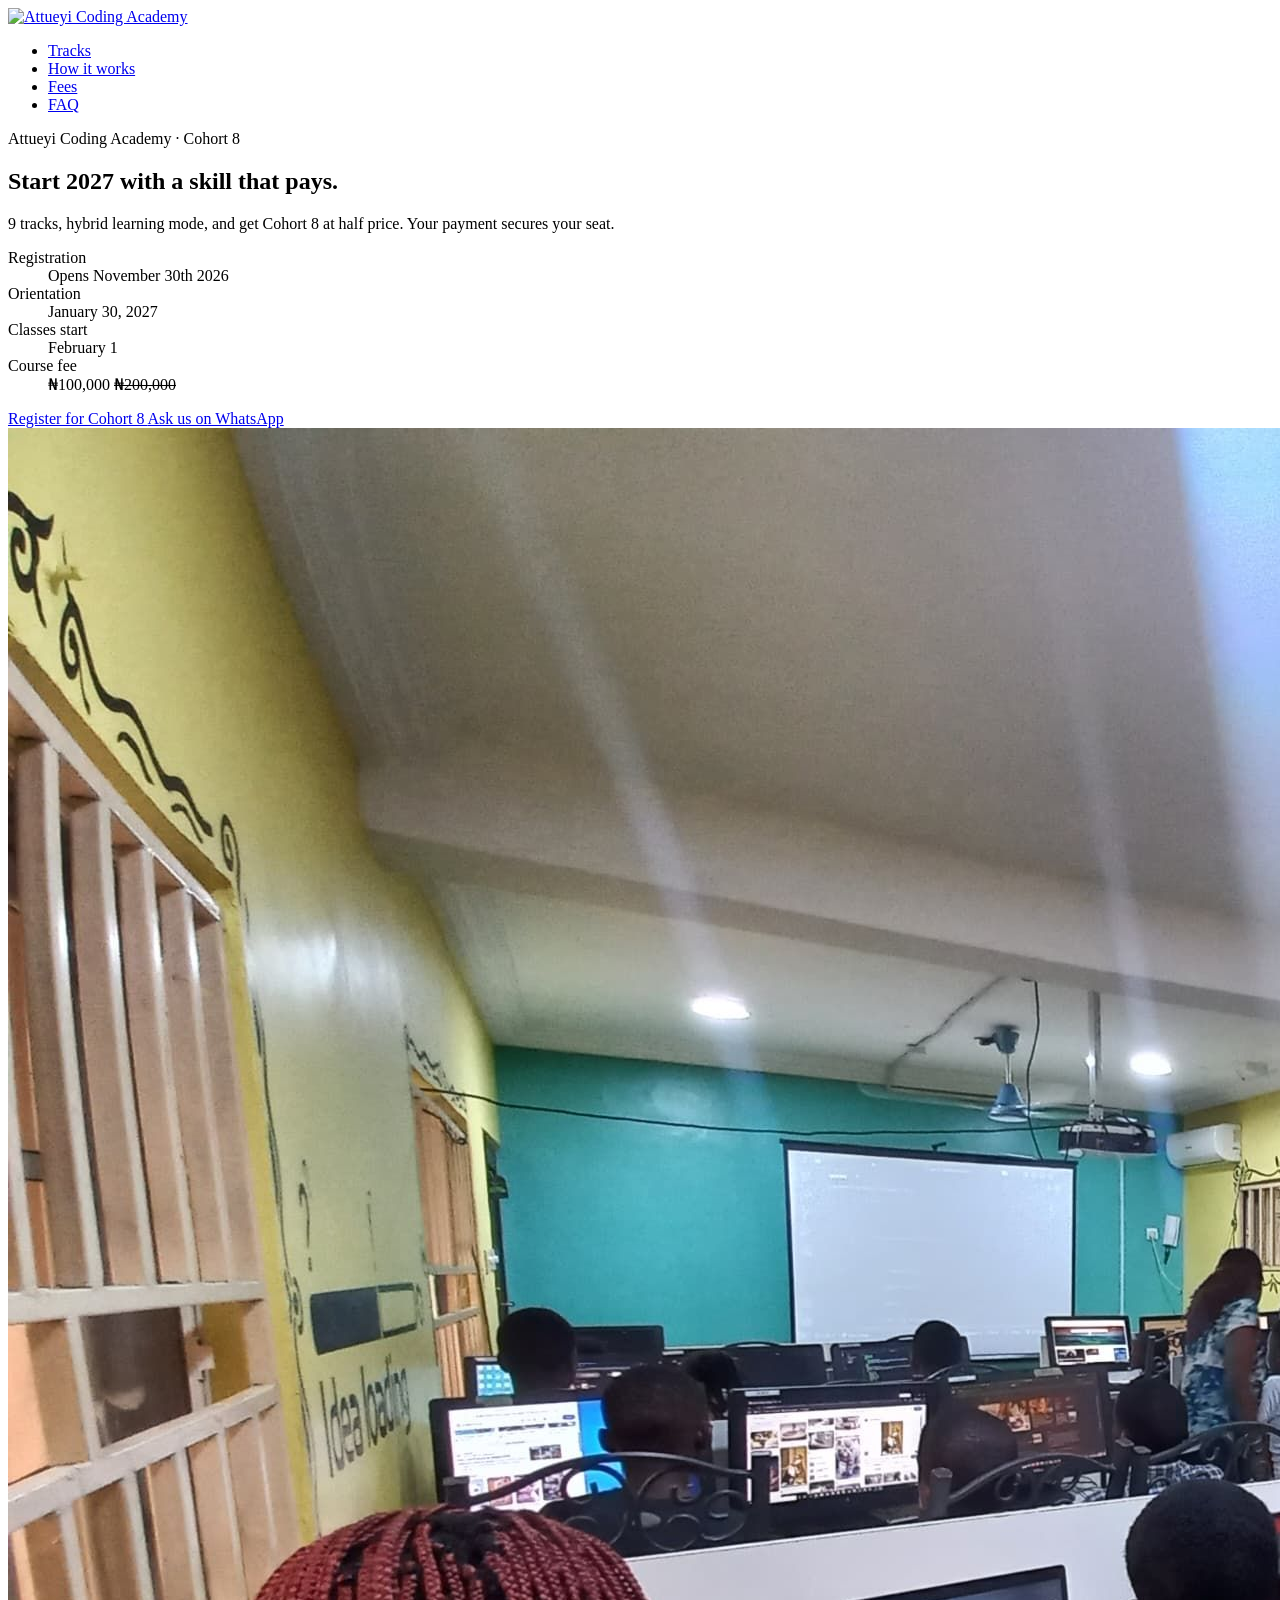
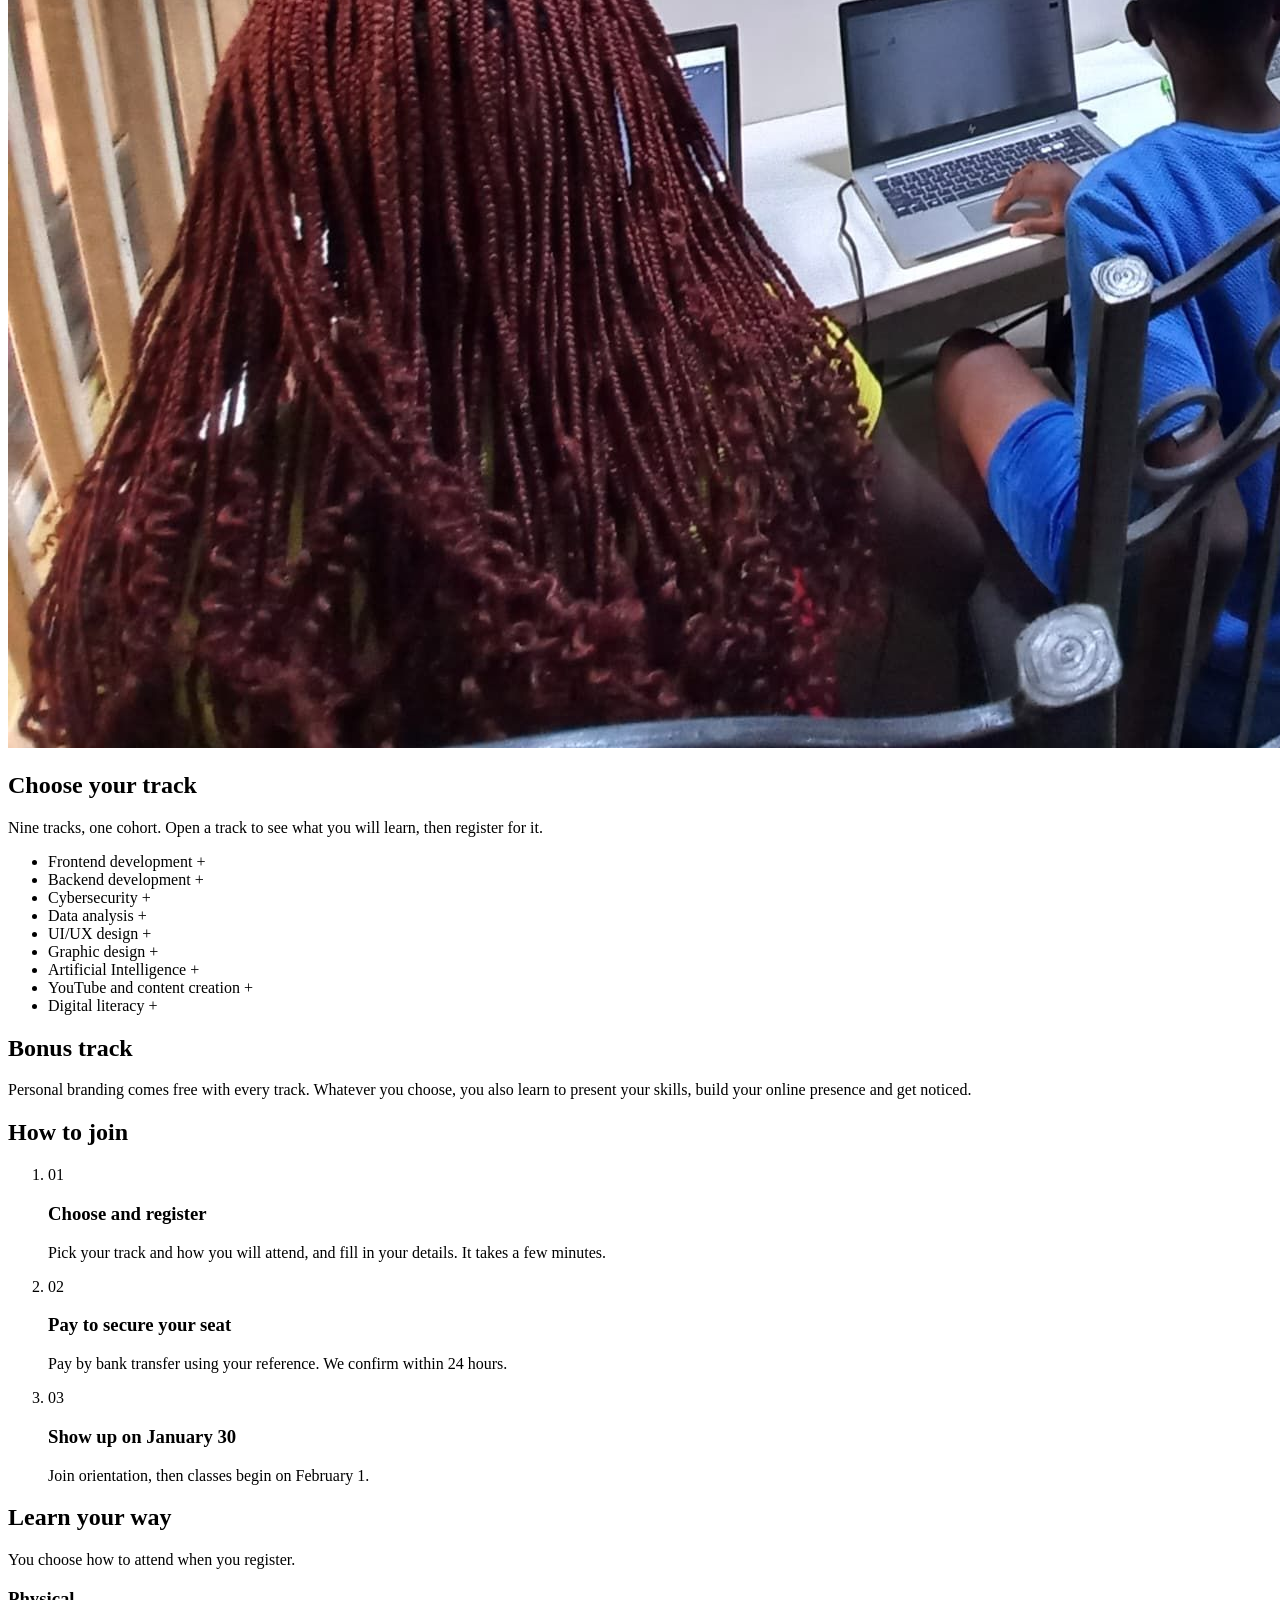
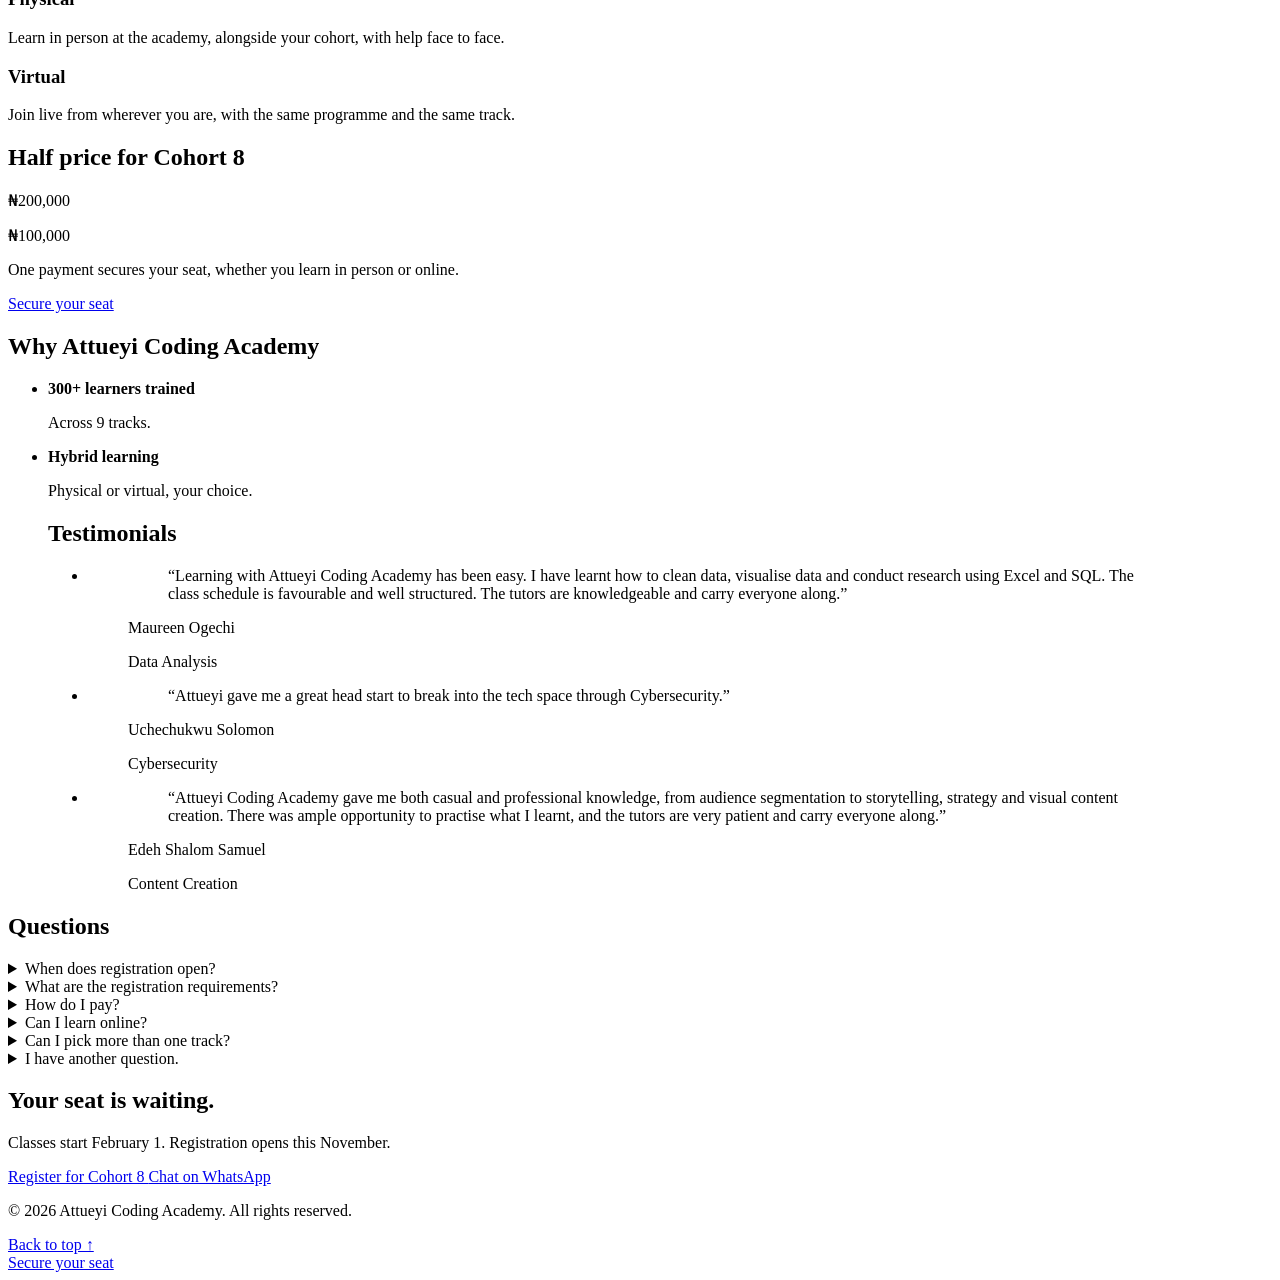
==== commit 16fdf137: "edit page content" ====
--- a/index.html
+++ b/index.html
@@ -101,12 +101,12 @@
 
             <div class="border-t-[3px] border-cyan pt-3">
               <dt class="text-xs uppercase tracking-wider text-page/70">Registration</dt>
-              <dd class="font-heading font-bold text-lg mt-1">Opens November 30th</dd>
+              <dd class="font-heading font-bold text-lg mt-1">Opens November 30th 2026</dd>
             </div>
 
             <div class="border-t-[3px] border-cyan pt-3">
               <dt class="text-xs uppercase tracking-wider text-page/70">Orientation</dt>
-              <dd class="font-heading font-bold text-lg mt-1">January 30</dd>
+              <dd class="font-heading font-bold text-lg mt-1">January 30, 2027</dd>
             </div>
 
             <div class="border-t-[3px] border-cyan pt-3">
@@ -691,8 +691,17 @@
               When does registration open?
             </summary>
             <p class="text-muted text-sm pb-3">
-              Registration opens on November 30th. Orientation is on January 30
-              and classes start on February 1.
+              Registration opens on November 30th, 2026. Orientation is on January 30, 2027
+              and classes start on February 1, 2027.
+            </p>
+          </details>
+
+          <details class="bg-surface border border-line rounded-xl px-5 py-3">
+            <summary class="cursor-pointer font-heading font-semibold min-h-12 flex items-center">
+              What are the registration requirements?
+            </summary>
+            <p class="text-muted text-sm pb-3">
+             Must be 18 and above, must have a laptop and internet access.
             </p>
           </details>
 
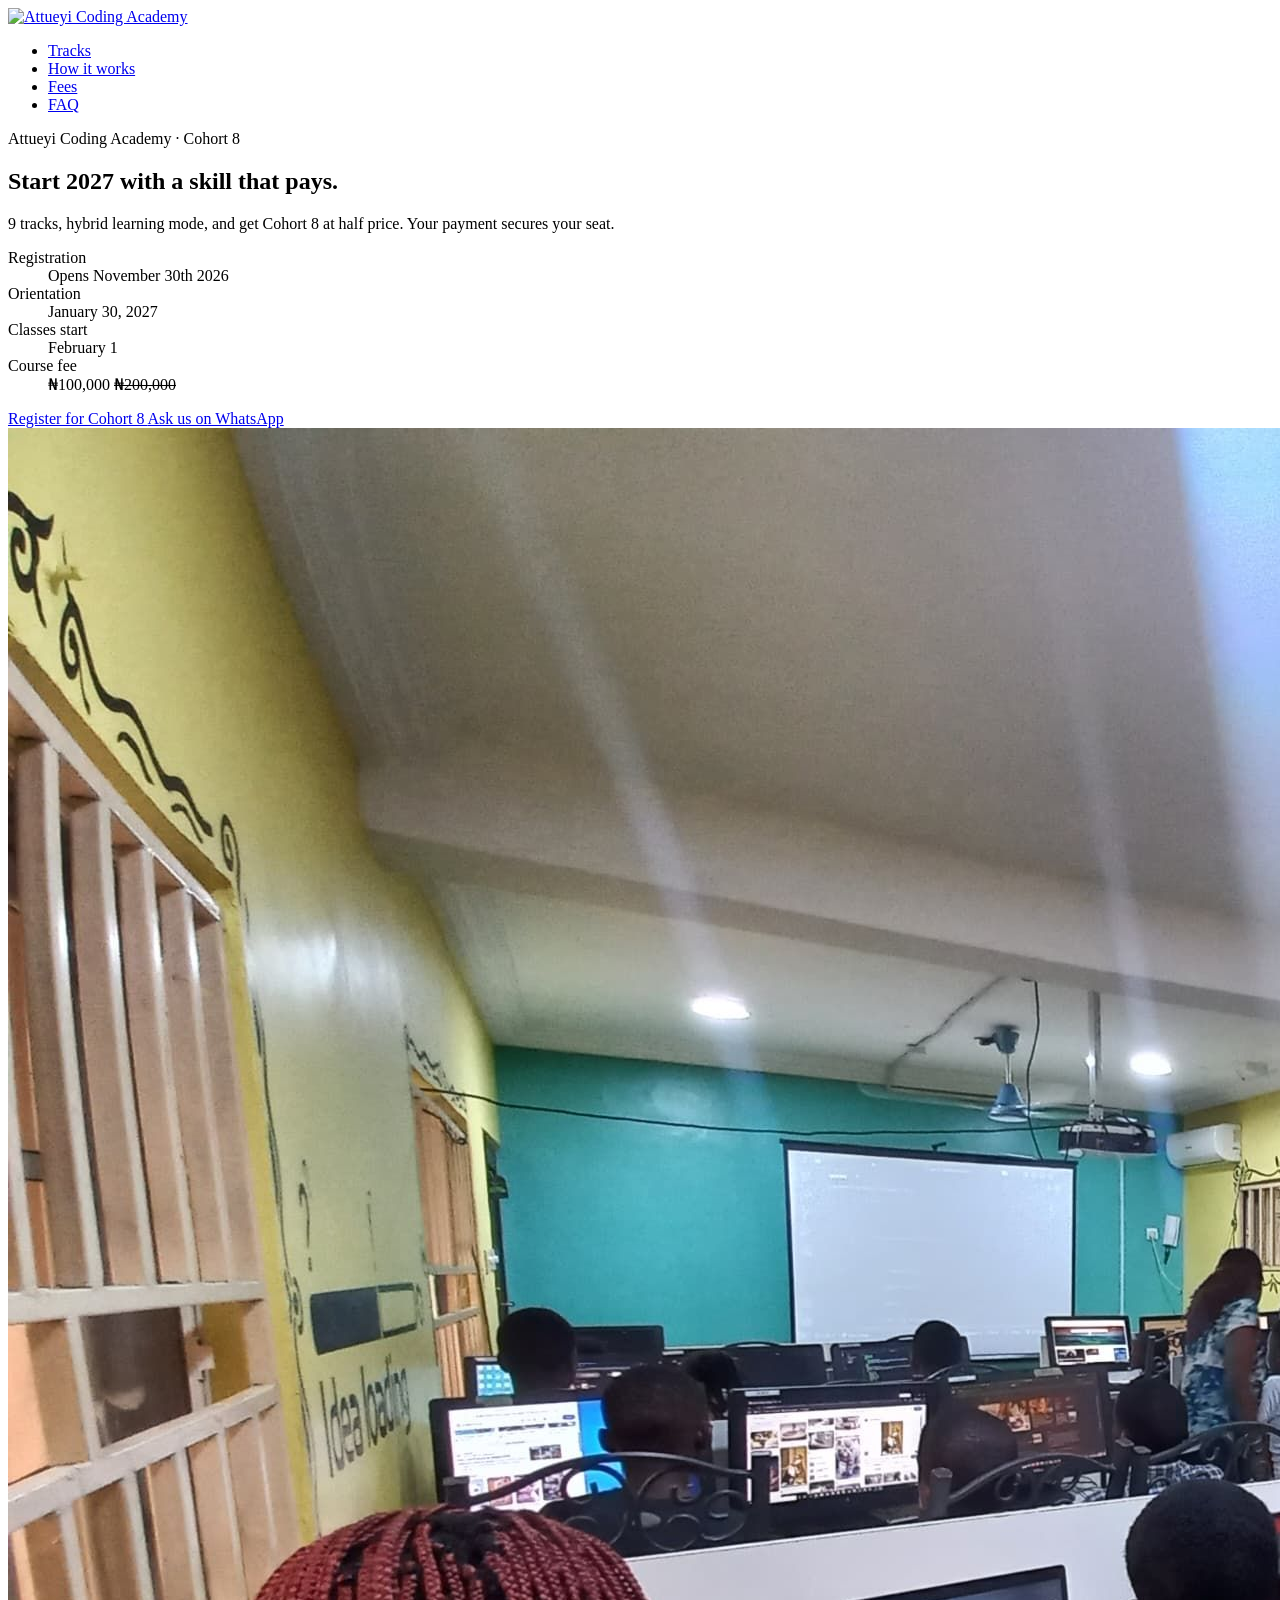
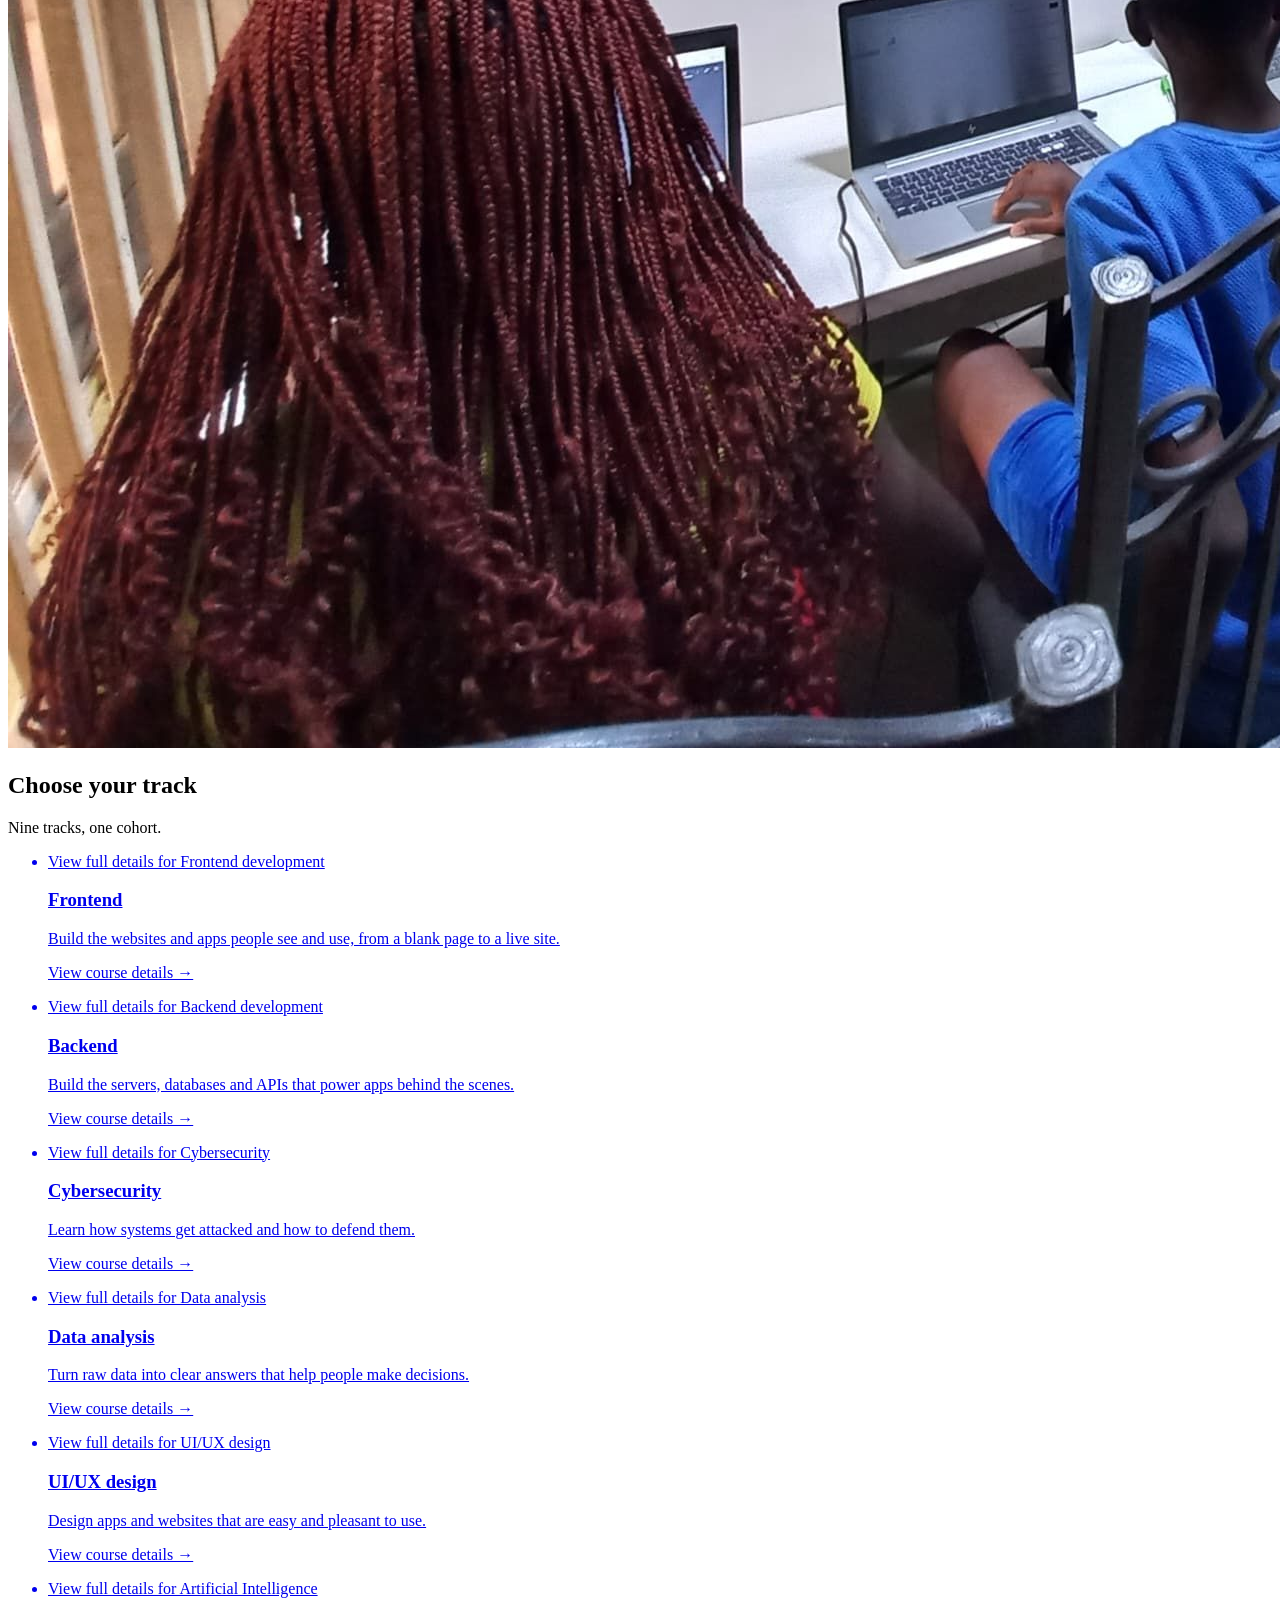
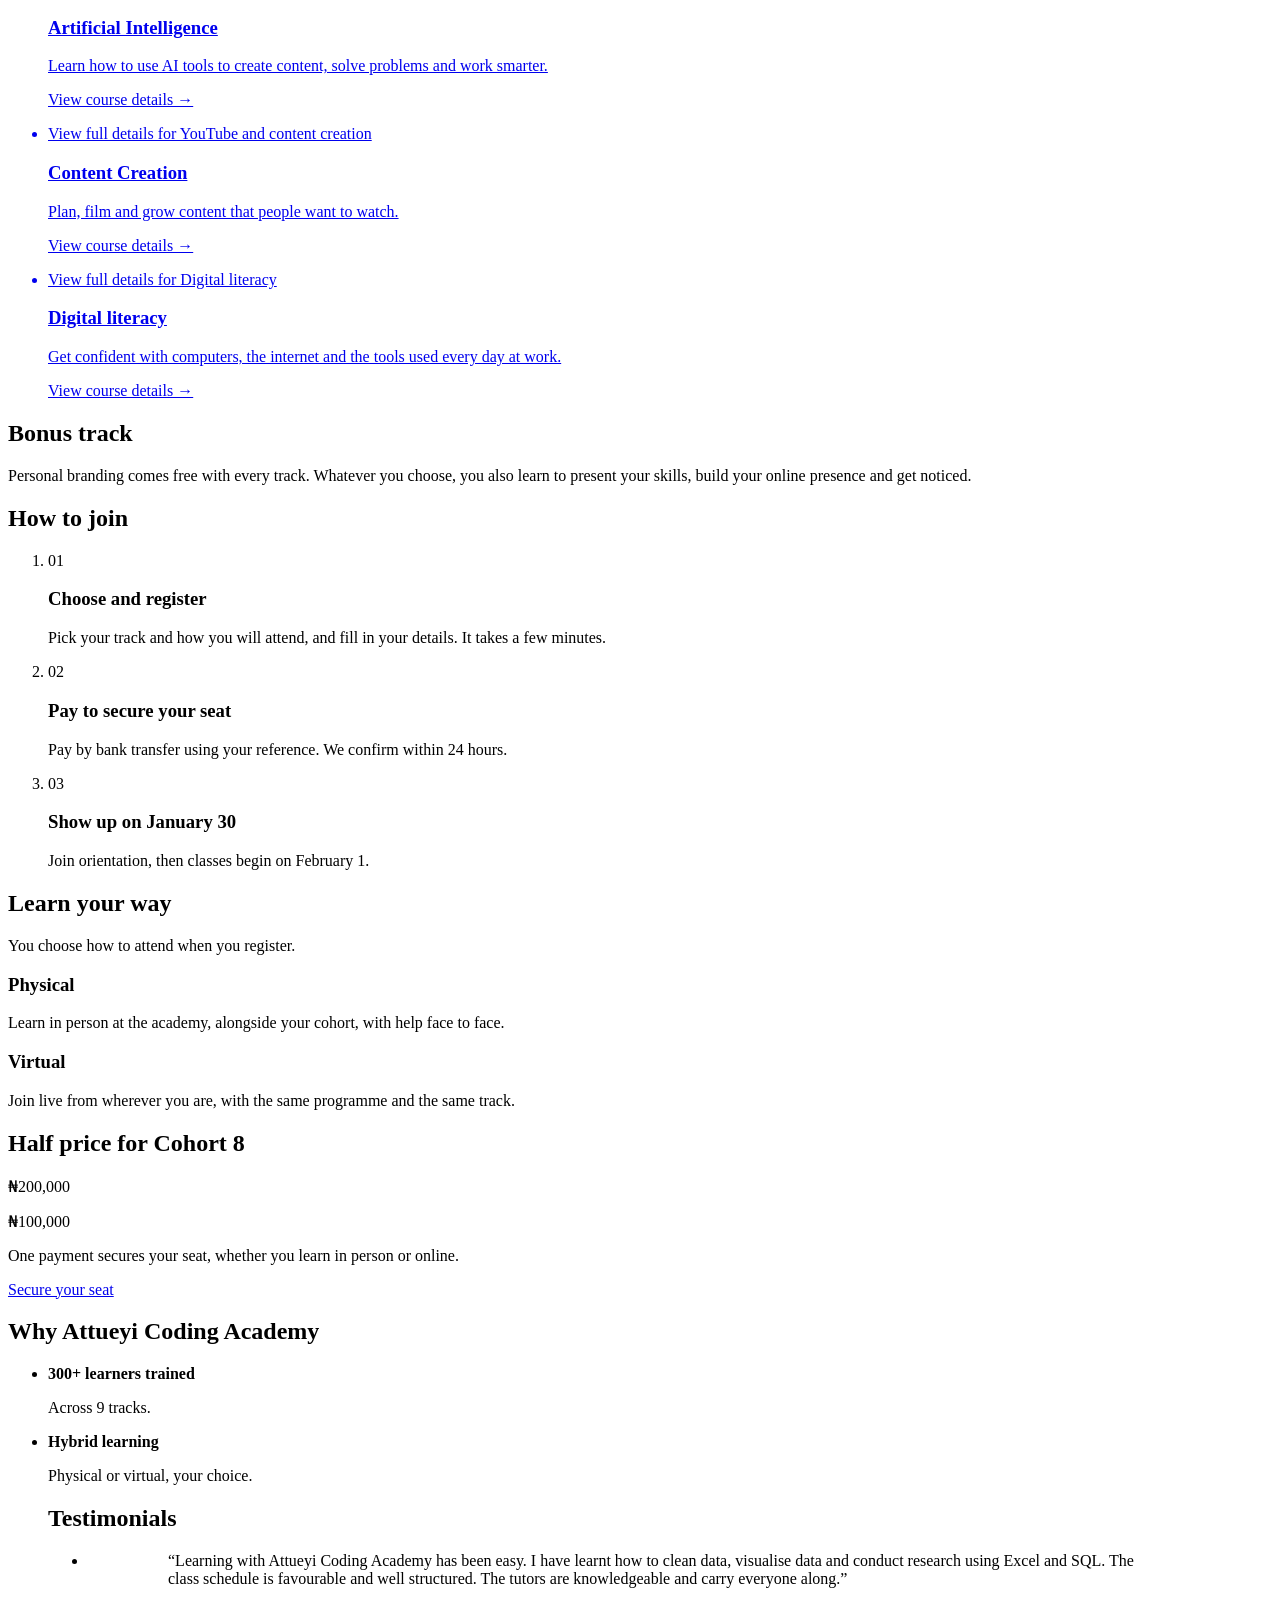
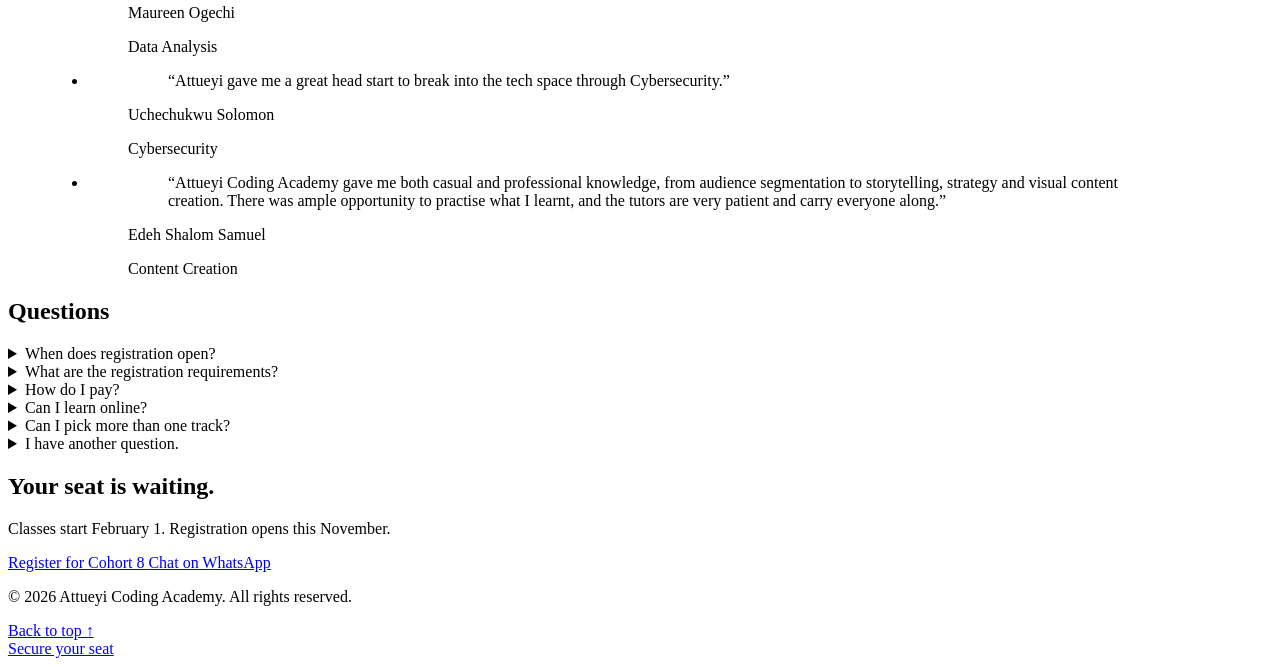
==== commit 4c61203d: "fix: update track links to load course details from main website" ====
--- a/index.html
+++ b/index.html
@@ -164,284 +164,183 @@
         </h2>
 
         <p class="text-muted mb-10">
-          Nine tracks, one cohort. Open a track to see what you will learn,
-          then register for it.
+          Nine tracks, one cohort.
         </p>
 
-        <ul class="grid sm:grid-cols-2 lg:grid-cols-3 gap-5 items-start">
-
+        <ul class="grid sm:grid-cols-2 lg:grid-cols-4 gap-5">
+        
           <!-- FRONTEND -->
-          <li class="bg-surface border border-line border-l-[6px] border-l-brand rounded-xl p-5">
-           <details class="track-details" name="cohort8-tracks">
-              <summary
-                class="cursor-pointer font-heading font-semibold flex justify-between items-center gap-3 min-h-11">
-                Frontend development
-                <span class="track-toggle text-2xl text-brand" aria-hidden="true"></span>
-              </summary>
-
-              <p class="text-muted text-sm my-4">
-                Build the websites and apps people see and use, from a blank page to a live site.
-              </p>
-
-              <p class="font-semibold text-sm mb-2">You will learn</p>
-
-              <ul class="list-disc pl-5 text-sm text-muted space-y-2 mb-5">
-                <li>HTML and CSS for responsive layouts</li>
-                <li>JavaScript fundamentals</li>
-                <li>React for interactive apps</li>
-                <li>Publishing your work online</li>
-              </ul>
-
-              <a href="#" data-register data-track="frontend"
-                class="inline-flex bg-cyan text-oncyan font-semibold px-5 py-3 rounded-lg">
-                Join Frontend
-              </a>
-            </details>
-          </li>
-
-
+          <a href="#" data-track="frontend-development" target="_blank" rel="noopener" 
+          aria-label="View full details for Frontend development">
+          <li class="relative bg-surface border border-line border-l-[6px] border-l-brand rounded-xl p-6">
+            
+              <span class="sr-only">View full details for Frontend development</span>
+        
+            <h3 class="relative z-20 font-heading font-semibold text-xl mb-3">
+              Frontend
+            </h3>
+        
+            <p class="relative z-20 text-muted text-sm mb-4 line-clamp-2">
+              Build the websites and apps people see and use, from a blank page to a live site.
+            </p>        
+            <p class="relative z-20 mt-4 text-sm font-semibold text-brand">
+              View course details →
+            </p>
+          </li>
+          </a>
+        
+        
           <!-- BACKEND -->
-          <li class="bg-surface border border-line border-l-[6px] border-l-brand rounded-xl p-5">
-           <details class="track-details" name="cohort8-tracks">
-              <summary
-                class="cursor-pointer font-heading font-semibold flex justify-between items-center gap-3 min-h-11">
-                Backend development
-                <span class="track-toggle text-2xl text-brand" aria-hidden="true"></span>
-              </summary>
-
-              <p class="text-muted text-sm my-4">
-                Build the servers, databases and APIs that power apps behind the scenes.
-              </p>
-
-              <p class="font-semibold text-sm mb-2">You will learn</p>
-
-              <ul class="list-disc pl-5 text-sm text-muted space-y-2 mb-5">
-                <li>Server-side programming</li>
-                <li>Designing and building APIs</li>
-                <li>Databases and storing data safely</li>
-                <li>User login and deployment</li>
-              </ul>
-
-              <a href="#" data-register data-track="backend"
-                class="inline-flex bg-cyan text-oncyan font-semibold px-5 py-3 rounded-lg">
-                Join Backend
-              </a>
-            </details>
-          </li>
-
-
+          <a href="#" data-track="backend-development" target="_blank" rel="noopener" 
+          aria-label="View full details for Backend development">
+          <li class="relative bg-surface border border-line border-l-[6px] border-l-brand rounded-xl p-6">
+            
+              <span class="sr-only">View full details for Backend development</span>
+            
+        
+            <h3 class="relative z-20 font-heading font-semibold text-xl mb-3">
+              Backend
+            </h3>
+        
+            <p class="relative z-20 text-muted text-sm mb-4 line-clamp-2">
+              Build the servers, databases and APIs that power apps behind the scenes.
+            </p>        
+            <p class="relative z-20 mt-4 text-sm font-semibold text-brand">
+              View course details →
+            </p>
+          </li>
+        </a>
+        
+        
           <!-- CYBERSECURITY -->
-          <li class="bg-surface border border-line border-l-[6px] border-l-brand rounded-xl p-5">
-           <details class="track-details" name="cohort8-tracks">
-              <summary
-                class="cursor-pointer font-heading font-semibold flex justify-between items-center gap-3 min-h-11">
-                Cybersecurity
-                <span class="track-toggle text-2xl text-brand" aria-hidden="true"></span>
-              </summary>
-
-              <p class="text-muted text-sm my-4">
-                Learn how systems get attacked and how to defend them.
-              </p>
-
-              <p class="font-semibold text-sm mb-2">You will learn</p>
-
-              <ul class="list-disc pl-5 text-sm text-muted space-y-2 mb-5">
-                <li>Security and networking fundamentals</li>
-                <li>Common attacks and how to stop them</li>
-                <li>Protecting accounts, data and websites</li>
-                <li>Ethical hacking basics</li>
-              </ul>
-
-              <a href="#" data-register data-track="cybersecurity"
-                class="inline-flex bg-cyan text-oncyan font-semibold px-5 py-3 rounded-lg">
-                Join Cybersecurity
-              </a>
-            </details>
-          </li>
-
-
+          <a href="#" data-track="cybersecurity" target="_blank" rel="noopener" 
+          aria-label="View full details for Cybersecurity">
+          <li class="relative bg-surface border border-line border-l-[6px] border-l-brand rounded-xl p-6">
+           
+              <span class="sr-only">View full details for Cybersecurity</span>
+        
+            <h3 class="relative z-20 font-heading font-semibold text-xl mb-3">
+              Cybersecurity
+            </h3>
+        
+            <p class="relative z-20 text-muted text-sm mb-4 line-clamp-2">
+              Learn how systems get attacked and how to defend them.
+            </p>
+        
+        
+            <p class="relative z-20 mt-4 text-sm font-semibold text-brand">
+              View course details →
+            </p>
+          </li>
+        </a>
+        
+        
           <!-- DATA ANALYSIS -->
-          <li class="bg-surface border border-line border-l-[6px] border-l-brand rounded-xl p-5">
-           <details class="track-details" name="cohort8-tracks">
-              <summary
-                class="cursor-pointer font-heading font-semibold flex justify-between items-center gap-3 min-h-11">
-                Data analysis
-                <span class="track-toggle text-2xl text-brand" aria-hidden="true"></span>
-              </summary>
-
-              <p class="text-muted text-sm my-4">
-                Turn raw data into clear answers that help people make decisions.
-              </p>
-
-              <p class="font-semibold text-sm mb-2">You will learn</p>
-
-              <ul class="list-disc pl-5 text-sm text-muted space-y-2 mb-5">
-                <li>Cleaning and organising data</li>
-                <li>Spreadsheets and SQL</li>
-                <li>Charts and dashboards</li>
-                <li>Presenting your findings</li>
-              </ul>
-
-              <a href="#" data-register data-track="data-analysis"
-                class="inline-flex bg-cyan text-oncyan font-semibold px-5 py-3 rounded-lg">
-                Join Data Analysis
-              </a>
-            </details>
-          </li>
-
-
+          <a href="#" data-track="data-analysis" target="_blank" rel="noopener" 
+          aria-label="View full details for Data analysis">
+          <li class="relative bg-surface border border-line border-l-[6px] border-l-brand rounded-xl p-6">
+          
+              <span class="sr-only">View full details for Data analysis</span>
+      
+        
+            <h3 class="relative z-20 font-heading font-semibold text-xl mb-3">
+              Data analysis
+            </h3>
+        
+            <p class="relative z-20 text-muted text-sm mb-4 line-clamp-2">
+              Turn raw data into clear answers that help people make decisions.
+            </p>
+        
+            <p class="relative z-20 mt-4 text-sm font-semibold text-brand">
+              View course details →
+            </p>
+          </li>
+          </a>
+        
+        
           <!-- UI/UX -->
-          <li class="bg-surface border border-line border-l-[6px] border-l-brand rounded-xl p-5">
-           <details class="track-details" name="cohort8-tracks">
-              <summary
-                class="cursor-pointer font-heading font-semibold flex justify-between items-center gap-3 min-h-11">
-                UI/UX design
-                <span class="track-toggle text-2xl text-brand" aria-hidden="true"></span>
-              </summary>
-
-              <p class="text-muted text-sm my-4">
-                Design apps and websites that are easy and pleasant to use.
-              </p>
-
-              <p class="font-semibold text-sm mb-2">You will learn</p>
-
-              <ul class="list-disc pl-5 text-sm text-muted space-y-2 mb-5">
-                <li>User research and user flows</li>
-                <li>Wireframes and visual design</li>
-                <li>Interactive prototypes</li>
-                <li>Testing designs with real users</li>
-              </ul>
-
-              <a href="#" data-register data-track="ui-ux"
-                class="inline-flex bg-cyan text-oncyan font-semibold px-5 py-3 rounded-lg">
-                Join UI/UX
-              </a>
-            </details>
-          </li>
-
-
-          <!-- GRAPHIC DESIGN -->
-          <li class="bg-surface border border-line border-l-[6px] border-l-brand rounded-xl p-5">
-           <details class="track-details" name="cohort8-tracks">
-              <summary
-                class="cursor-pointer font-heading font-semibold flex justify-between items-center gap-3 min-h-11">
-                Graphic design 
-                <span class="track-toggle text-2xl text-brand" aria-hidden="true"></span>
-              </summary>
-
-              <p class="text-muted text-sm my-4">
-                Create strong visuals, with AI tools as part of your workflow.
-              </p>
-
-              <p class="font-semibold text-sm mb-2">You will learn</p>
-
-              <ul class="list-disc pl-5 text-sm text-muted space-y-2 mb-5">
-                <li>Layout, colour and typography</li>
-                <li>Designing posts, flyers and logos</li>
-                <li>Using AI tools to create and refine images</li>
-                <li>Preparing files for print and social media</li>
-              </ul>
-
-              <a href="#" data-register data-track="graphic-design-ai"
-                class="inline-flex bg-cyan text-oncyan font-semibold px-5 py-3 rounded-lg">
-                Join Graphic Design
-              </a>
-            </details>
-          </li>
-
-          <!-- Artificial Intelligence -->
-          <li class="bg-surface border border-line border-l-[6px] border-l-brand rounded-xl p-5">
-            <details class="track-details" name="cohort8-tracks">
-              <summary
-                class="cursor-pointer font-heading font-semibold flex justify-between items-center gap-3 min-h-11">
-                Artificial Intelligence
-                <span class="track-toggle text-2xl text-brand" aria-hidden="true"></span>
-              </summary>
-          
-          
-              <p class="text-muted text-sm my-4">
-                Learn how to use AI tools to create content, solve problems and work smarter.
-              </p>
-          
-          
-              <p class="font-semibold text-sm mb-2">You will learn</p>
-          
-          
-              <ul class="list-disc pl-5 text-sm text-muted space-y-2 mb-5">
-                <li>Understanding AI and how it works</li>
-                <li>Writing effective AI prompts</li>
-                <li>Using AI for text, images and research</li>
-                <li>Creating presentations, documents and content with AI</li>
-                <li>Using AI safely, responsibly and creatively</li>
-              </ul>
-          
-          
-              <a href="#" data-register data-track="artificial-intelligence"
-                class="inline-flex bg-cyan text-oncyan font-semibold px-5 py-3 rounded-lg">
-                Join Artificial Intelligence
-              </a>
-            </details>
-          </li>
-
+           <a href="#" data-track="ui-ux" target="_blank" rel="noopener" aria-label="View full details for UI/UX design">
+          <li class="relative bg-surface border border-line border-l-[6px] border-l-brand rounded-xl p-6">
+              <span class="sr-only">View full details for UI/UX design</span>
+        
+        
+            <h3 class="relative z-20 font-heading font-semibold text-xl mb-3">
+              UI/UX design
+            </h3>
+        
+            <p class="relative z-20 text-muted text-sm mb-4 line-clamp-2">
+              Design apps and websites that are easy and pleasant to use.
+            </p>
+        
+                  
+            <p class="relative z-20 mt-4 text-sm font-semibold text-brand">
+              View course details →
+            </p>
+          </li>
+        </a>
+        
+        
+          <!-- ARTIFICIAL INTELLIGENCE -->
+          <a href="#" data-track="artificial-intelligence" target="_blank" rel="noopener"
+            aria-label="View full details for Artificial Intelligence">
+          <li class="relative bg-surface border border-line border-l-[6px] border-l-brand rounded-xl p-6">
+              <span class="sr-only">View full details for Artificial Intelligence</span>
+        
+            <h3 class="relative z-20 font-heading font-semibold text-xl mb-3">
+              Artificial Intelligence
+            </h3>
+        
+            <p class="relative z-20 text-muted text-sm mb-4 line-clamp-2">
+              Learn how to use AI tools to create content, solve problems and work smarter.
+            </p>
+        
+            <p class="relative z-20 mt-4 text-sm font-semibold text-brand">
+              View course details →
+            </p>
+          </li>
+          </a>
+        
+        
           <!-- CONTENT CREATION -->
-          <li class="bg-surface border border-line border-l-[6px] border-l-brand rounded-xl p-5">
-           <details class="track-details" name="cohort8-tracks">
-              <summary
-                class="cursor-pointer font-heading font-semibold flex justify-between items-center gap-3 min-h-11">
-                YouTube and content creation
-                <span class="track-toggle text-2xl text-brand" aria-hidden="true"></span>
-              </summary>
-
-              <p class="text-muted text-sm my-4">
-                Plan, film and grow content that people want to watch.
-              </p>
-
-              <p class="font-semibold text-sm mb-2">You will learn</p>
-
-              <ul class="list-disc pl-5 text-sm text-muted space-y-2 mb-5">
-                <li>Finding ideas and writing scripts</li>
-                <li>Filming and editing videos</li>
-                <li>Thumbnails and titles</li>
-                <li>Growing and managing a channel</li>
-              </ul>
-
-              <a href="#" data-register data-track="content-creation"
-                class="inline-flex bg-cyan text-oncyan font-semibold px-5 py-3 rounded-lg">
-                Join Content Creation
-              </a>
-            </details>
-          </li>
-
-
+          <a href="#" data-track="content-creation" target="_blank" rel="noopener"
+            aria-label="View full details for YouTube and content creation">
+          <li class="relative bg-surface border border-line border-l-[6px] border-l-brand rounded-xl p-6">
+              <span class="sr-only">View full details for YouTube and content creation</span>
+        
+            <h3 class="relative z-20 font-heading font-semibold text-xl mb-3">
+              Content Creation
+            </h3>
+        
+            <p class="relative z-20 text-muted text-sm mb-4 line-clamp-2">
+              Plan, film and grow content that people want to watch.
+            </p>
+        
+            <p class="relative z-20 mt-4 text-sm font-semibold text-brand">
+              View course details →
+            </p>
+          </li>
+          </a>
+        
+        
           <!-- DIGITAL LITERACY -->
-          <li class="bg-surface border border-line border-l-[6px] border-l-brand rounded-xl p-5">
-           <details class="track-details" name="cohort8-tracks">
-              <summary
-                class="cursor-pointer font-heading font-semibold flex justify-between items-center gap-3 min-h-11">
-                Digital literacy
-                <span class="track-toggle text-2xl text-brand" aria-hidden="true"></span>
-              </summary>
-
-              <p class="text-muted text-sm my-4">
-                Get confident with computers, the internet and the tools used every day at work.
-              </p>
-
-              <p class="font-semibold text-sm mb-2">You will learn</p>
-
-              <ul class="list-disc pl-5 text-sm text-muted space-y-2 mb-5">
-                <li>Using computers and phones with confidence</li>
-                <li>Searching, browsing and staying safe online</li>
-                <li>Email, documents and spreadsheets</li>
-                <li>Productivity tools for work and study</li>
-              </ul>
-
-              <a href="#" data-register data-track="digital-literacy"
-                class="inline-flex bg-cyan text-oncyan font-semibold px-5 py-3 rounded-lg">
-                Join Digital Literacy
-              </a>
-            </details>
-          </li>
-
+           <a href="#" data-track="digital-literacy-and-computing" target="_blank" rel="noopener"
+            aria-label="View full details for Digital literacy">
+          <li class="relative bg-surface border border-line border-l-[6px] border-l-brand rounded-xl p-6">
+              <span class="sr-only">View full details for Digital literacy</span>
+        
+            <h3 class="relative z-20 font-heading font-semibold text-xl mb-3">
+              Digital literacy
+            </h3>
+        
+            <p class="relative z-20 text-muted text-sm mb-4 line-clamp-2">
+              Get confident with computers, the internet and the tools used every day at work.
+            </p>
+        
+            <p class="relative z-20 mt-4 text-sm font-semibold text-brand">
+              View course details →
+            </p>
+          </li>   
+          </a>
         </ul>
 
       </div>
@@ -611,7 +510,7 @@
 
         <figure class="bg-surface border-l-[6px] border-cyan rounded-xl p-6 max-w-7xl">
           <h2 class="font-bold text-2xl mb-6">Testimonials</h2>
-          <ul class="grid md:grid-cols-2 lg:grid-cols-3 gap-6 items-start">
+          <ul class="grid md:grid-cols-2 lg:grid-cols-3 gap-6">
           
             <!-- Testimonial 1 -->
             <li class="bg-surface border border-line border-t-[6px] border-t-brand rounded-xl p-6 flex flex-col">
@@ -665,7 +564,7 @@
                   <p class="text-sm text-muted m-0">Content Creation</p>
                 </figcaption>
               </figure>
-            </li>
+            </li>     
           </ul>
 
         </figure>
@@ -819,6 +718,8 @@
 
     const REGISTER_URL = "https://attueyicoding.academy/register";
 
+    const COURSE_URL = "https://attueyicoding.academy/courses/";
+
     const WHATSAPP_NUMBER = "2348162323745";
 
     const UTM = "utm_source=landing&utm_medium=web&utm_campaign=cohort-8";
@@ -826,42 +727,43 @@
     /* ====================== */
 
     try {
-
       const sep = REGISTER_URL.includes("?") ? "&" : "?";
 
-      document.querySelectorAll("a[data-register]").forEach(a => {
-
+      // Registration buttons
+      document.querySelectorAll("a[data-register]").forEach((a) => {
         const p = new URLSearchParams(UTM);
 
-        new URLSearchParams(location.search).forEach((v, k) => {
-          p.set(k, v);
+        new URLSearchParams(location.search).forEach((value, key) => {
+          p.set(key, value);
         });
 
         p.set("enroll", a.dataset.track || "1");
 
         a.href = REGISTER_URL + sep + p.toString();
-
       });
 
-
+      // Course detail-page links
+      document.querySelectorAll("a[data-track]").forEach((a) => {
+        const slug = a.dataset.track;
+
+        if (slug) {
+          a.href = COURSE_URL + slug;
+        }
+      });
+
+      // WhatsApp links
       const msg = encodeURIComponent(
         "Hello, I'd like to know more about Cohort 8."
       );
 
-      document.querySelectorAll("a[data-whatsapp]").forEach(a => {
-
+      document.querySelectorAll("a[data-whatsapp]").forEach((a) => {
         a.href = "https://wa.me/" + WHATSAPP_NUMBER + "?text=" + msg;
-
         a.target = "_blank";
-
         a.rel = "noopener";
-
       });
-
-    } catch (e) {
-      console.error("Link configuration error:", e);
+    } catch (error) {
+      console.error("Link configuration error:", error);
     }
-
   </script>
 
   </body>
